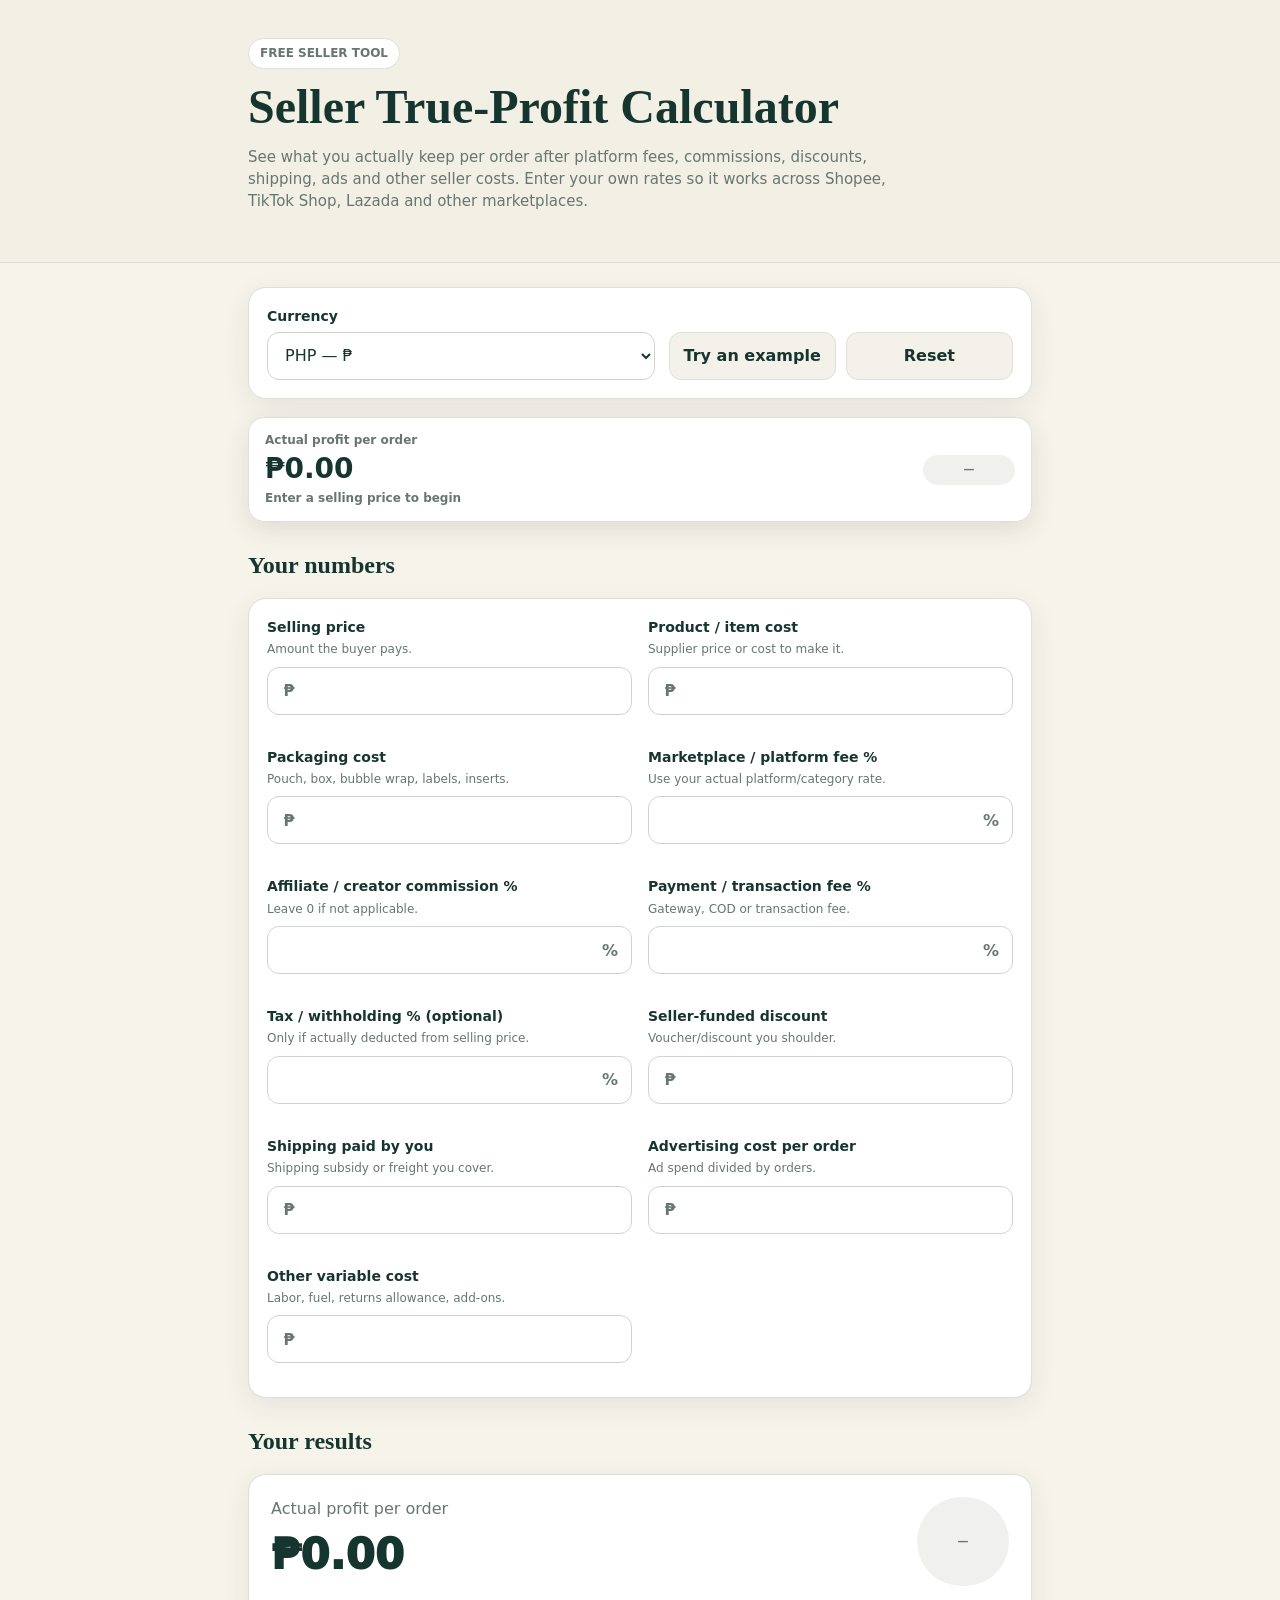
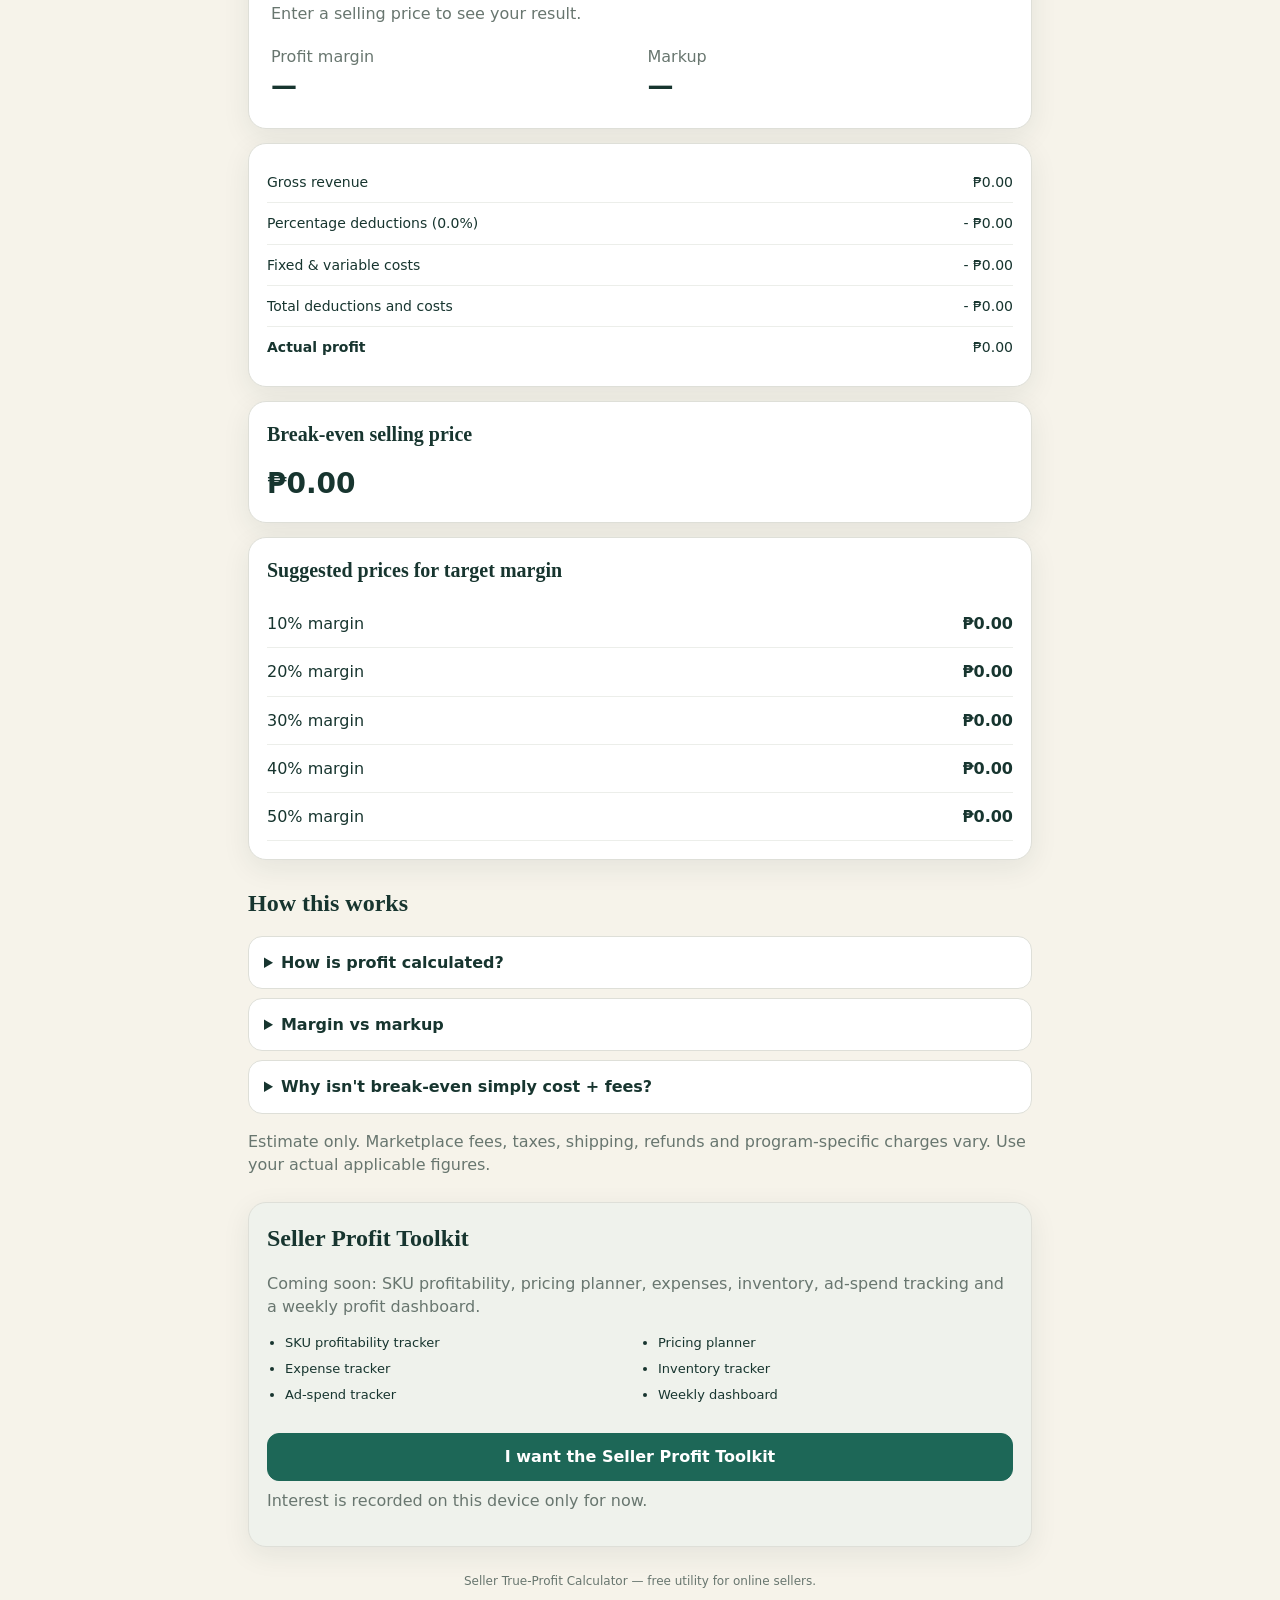
==== seller-true-profit-calculator/index.html @ 46b7d7ae "Add Seller True-Profit Calculator static app" ====
<!doctype html><html lang="en"><head><meta charset="utf-8"><meta name="viewport" content="width=device-width,initial-scale=1"><title>Seller True-Profit Calculator</title><meta name="description" content="Free seller profit calculator for Shopee, TikTok Shop, Lazada and other marketplaces."><style>
:root{--bg:#f6f3ea;--card:#fff;--ink:#17352f;--muted:#68766f;--line:#dedfd8;--brand:#1d6757;--danger:#9f2f2f;--warn:#946317;--pos:#2a6e58;--shadow:0 8px 28px rgba(23,53,47,.08)}*{box-sizing:border-box}body{margin:0;background:var(--bg);color:var(--ink);font-family:Inter,system-ui,sans-serif;line-height:1.45}.wrap{max-width:820px;margin:auto;padding:0 18px 70px}header{border-bottom:1px solid var(--line);background:#f2efe5}header .wrap{padding-top:38px;padding-bottom:34px}.badge{display:inline-block;background:#fff;border:1px solid var(--line);border-radius:999px;padding:6px 11px;font-size:12px;font-weight:800;text-transform:uppercase;color:var(--muted)}h1,h2{font-family:Georgia,serif}h1{font-size:clamp(32px,7vw,48px);line-height:1.02;margin:14px 0 12px}h2{font-size:24px;margin:0 0 15px}.lead,.sub{color:var(--muted)}.lead{max-width:680px;font-size:15px}.card{background:var(--card);border:1px solid var(--line);border-radius:18px;padding:18px;box-shadow:var(--shadow)}section{margin-top:26px}.toolbar{display:grid;gap:14px;margin-top:24px}.actions{display:grid;grid-template-columns:1fr 1fr;gap:10px}label{display:block;font-weight:750;font-size:14px;margin-bottom:6px}.hint{display:block;color:var(--muted);font-size:12px;margin:-2px 0 8px}input,select,button{font:inherit}input,select{width:100%;height:48px;border:1px solid #cfd4cf;border-radius:12px;background:#fff;color:var(--ink);padding:0 13px}.field{margin-bottom:16px}.input-wrap{position:relative}.input-wrap input{padding-left:46px}.input-wrap.suffix input{padding-left:13px;padding-right:46px}.adorn{position:absolute;inset:0 auto 0 0;width:44px;display:flex;align-items:center;justify-content:center;color:var(--muted);font-weight:800;pointer-events:none}.suffix .adorn{left:auto;right:0}button{min-height:48px;border-radius:12px;border:1px solid var(--line);padding:0 14px;font-weight:800;cursor:pointer;background:#f3f1e9;color:var(--ink)}.grid{display:grid;gap:16px}.sticky-summary{position:sticky;top:8px;z-index:20;margin-top:18px}.summary{display:grid;grid-template-columns:1fr auto;gap:14px;align-items:center;background:rgba(255,255,255,.96);border:1px solid var(--line);border-radius:16px;padding:14px 16px;box-shadow:0 8px 26px rgba(23,53,47,.11)}.money{font-size:28px;font-weight:900}.small{font-size:12px;color:var(--muted);font-weight:700}.pill{display:inline-flex;align-items:center;justify-content:center;padding:7px 10px;border-radius:999px;font-size:11px;font-weight:900;min-width:92px}.pill.empty{background:#f0f1ef;color:#6a736d}.pill.loss{background:#fff0f0;color:var(--danger)}.pill.thin{background:#fff7df;color:var(--warn)}.pill.positive{background:#edf8f3;color:var(--pos)}.pill.strong{background:#ddf4ea;color:#165c48}.result-hero{padding:22px}.big-money{font-size:42px;font-weight:950;margin-top:5px}.result-label{display:flex;justify-content:space-between;gap:14px}.metrics{display:grid;grid-template-columns:1fr 1fr;gap:15px;margin-top:20px}.metric strong{font-size:26px;display:block}.row{display:flex;justify-content:space-between;gap:20px;padding:10px 0;border-bottom:1px solid #eceeea;font-size:14px}.row:last-child{border:0}.targets{list-style:none;padding:0;margin:8px 0 0}.targets li{display:flex;justify-content:space-between;gap:16px;padding:12px 0;border-bottom:1px solid #eceeea}.alert{display:none;border:1px solid #e8bcbc;background:#fff0f0;border-radius:14px;padding:14px;color:#702727;font-size:13px;margin-top:14px}details{background:#fff;border:1px solid var(--line);border-radius:14px;padding:0 15px;margin:9px 0}summary{cursor:pointer;font-weight:800;padding:14px 0}details p{padding:0 0 14px;color:var(--muted);font-size:13px}.cta{background:#eff2ec}.cta ul{display:grid;grid-template-columns:1fr 1fr;gap:7px 18px;padding-left:18px;font-size:13px}.interest{width:100%;margin-top:15px;background:var(--brand);color:white;border-color:var(--brand)}footer{text-align:center;color:var(--muted);font-size:12px;padding-top:26px}@media(min-width:700px){.toolbar{grid-template-columns:1fr auto;align-items:end}.grid.two{grid-template-columns:1fr 1fr}}
</style></head><body><header><div class="wrap"><span class="badge">Free seller tool</span><h1>Seller True-Profit Calculator</h1><p class="lead">See what you actually keep per order after platform fees, commissions, discounts, shipping, ads and other seller costs. Enter your own rates so it works across Shopee, TikTok Shop, Lazada and other marketplaces.</p></div></header><main class="wrap">
<section class="card toolbar"><div><label>Currency</label><select id="currency"></select><input id="customCurrency" style="display:none;margin-top:8px" maxlength="4" placeholder="Custom symbol"></div><div class="actions"><button id="exampleBtn">Try an example</button><button id="resetBtn">Reset</button></div></section>
<div class="sticky-summary"><div class="summary"><div><div class="small">Actual profit per order</div><div class="money" id="stickyProfit">₱0.00</div><div class="small" id="stickyMargin">Enter a selling price to begin</div></div><span class="pill empty" id="stickyState">—</span></div></div>
<section><h2>Your numbers</h2><div class="card"><div class="grid two">
<div class="field"><label>Selling price</label><span class="hint">Amount the buyer pays.</span><div class="input-wrap"><span class="adorn currency-symbol">₱</span><input id="sellingPrice" inputmode="decimal"></div></div>
<div class="field"><label>Product / item cost</label><span class="hint">Supplier price or cost to make it.</span><div class="input-wrap"><span class="adorn currency-symbol">₱</span><input id="productCost" inputmode="decimal"></div></div>
<div class="field"><label>Packaging cost</label><span class="hint">Pouch, box, bubble wrap, labels, inserts.</span><div class="input-wrap"><span class="adorn currency-symbol">₱</span><input id="packagingCost" inputmode="decimal"></div></div>
<div class="field"><label>Marketplace / platform fee %</label><span class="hint">Use your actual platform/category rate.</span><div class="input-wrap suffix"><span class="adorn">%</span><input id="platformFeePct" inputmode="decimal"></div></div>
<div class="field"><label>Affiliate / creator commission %</label><span class="hint">Leave 0 if not applicable.</span><div class="input-wrap suffix"><span class="adorn">%</span><input id="affiliatePct" inputmode="decimal"></div></div>
<div class="field"><label>Payment / transaction fee %</label><span class="hint">Gateway, COD or transaction fee.</span><div class="input-wrap suffix"><span class="adorn">%</span><input id="paymentFeePct" inputmode="decimal"></div></div>
<div class="field"><label>Tax / withholding % (optional)</label><span class="hint">Only if actually deducted from selling price.</span><div class="input-wrap suffix"><span class="adorn">%</span><input id="taxPct" inputmode="decimal"></div></div>
<div class="field"><label>Seller-funded discount</label><span class="hint">Voucher/discount you shoulder.</span><div class="input-wrap"><span class="adorn currency-symbol">₱</span><input id="discount" inputmode="decimal"></div></div>
<div class="field"><label>Shipping paid by you</label><span class="hint">Shipping subsidy or freight you cover.</span><div class="input-wrap"><span class="adorn currency-symbol">₱</span><input id="shippingSubsidy" inputmode="decimal"></div></div>
<div class="field"><label>Advertising cost per order</label><span class="hint">Ad spend divided by orders.</span><div class="input-wrap"><span class="adorn currency-symbol">₱</span><input id="adCost" inputmode="decimal"></div></div>
<div class="field"><label>Other variable cost</label><span class="hint">Labor, fuel, returns allowance, add-ons.</span><div class="input-wrap"><span class="adorn currency-symbol">₱</span><input id="otherCost" inputmode="decimal"></div></div>
</div></div></section>
<div class="alert" id="feeAlert"></div>
<section><h2>Your results</h2><div class="card result-hero"><div class="result-label"><div><div class="sub">Actual profit per order</div><div class="big-money" id="profit">₱0.00</div></div><span class="pill empty" id="statePill">—</span></div><p class="sub" id="stateText">Enter a selling price to see your result.</p><div class="metrics"><div class="metric"><span class="sub">Profit margin</span><strong id="margin">—</strong></div><div class="metric"><span class="sub">Markup</span><strong id="markup">—</strong></div></div></div>
<div class="card" style="margin-top:14px"><div class="row"><span>Gross revenue</span><span id="gross">₱0.00</span></div><div class="row"><span id="pctLabel">Percentage deductions</span><span id="pctDed">- ₱0.00</span></div><div class="row"><span>Fixed & variable costs</span><span id="fixed">- ₱0.00</span></div><div class="row"><span>Total deductions and costs</span><span id="totalDed">- ₱0.00</span></div><div class="row"><strong>Actual profit</strong><span id="profit2">₱0.00</span></div></div>
<div class="card" style="margin-top:14px"><h2 style="font-size:20px">Break-even selling price</h2><div class="money" id="breakEven">₱0.00</div></div><div class="card" style="margin-top:14px"><h2 style="font-size:20px">Suggested prices for target margin</h2><ul class="targets" id="targets"></ul></div></section>
<section><h2>How this works</h2><details><summary>How is profit calculated?</summary><p>Selling price minus percentage deductions minus product cost and all other per-order costs.</p></details><details><summary>Margin vs markup</summary><p>Margin is profit divided by selling price. Markup is profit divided by product cost.</p></details><details><summary>Why isn't break-even simply cost + fees?</summary><p>Percentage fees grow as price grows, so break-even uses fixed costs ÷ (1 − total percentage rate).</p></details><p class="sub">Estimate only. Marketplace fees, taxes, shipping, refunds and program-specific charges vary. Use your actual applicable figures.</p></section>
<section class="card cta"><h2>Seller Profit Toolkit</h2><p class="sub">Coming soon: SKU profitability, pricing planner, expenses, inventory, ad-spend tracking and a weekly profit dashboard.</p><ul><li>SKU profitability tracker</li><li>Pricing planner</li><li>Expense tracker</li><li>Inventory tracker</li><li>Ad-spend tracker</li><li>Weekly dashboard</li></ul><button class="interest" id="interestBtn">I want the Seller Profit Toolkit</button><p class="sub" id="interestNote" style="margin-top:8px">Interest is recorded on this device only for now.</p></section><footer>Seller True-Profit Calculator — free utility for online sellers.</footer></main>
<script>
const ids=['sellingPrice','productCost','packagingCost','platformFeePct','affiliatePct','paymentFeePct','taxPct','discount','shippingSubsidy','adCost','otherCost'];const cur=[['PHP','₱'],['USD','$'],['EUR','€'],['GBP','£'],['SGD','S$'],['MYR','RM'],['IDR','Rp'],['THB','฿'],['CUSTOM','']];const demo={sellingPrice:799,productCost:320,packagingCost:15,platformFeePct:6,affiliatePct:10,paymentFeePct:2.5,taxPct:1,discount:50,shippingSubsidy:40,adCost:35,otherCost:10};const $=x=>document.getElementById(x),safe=v=>{v=parseFloat(v);return Number.isFinite(v)&&v>=0?v:0};function sym(){return $('currency').value==='CUSTOM'?($('customCurrency').value.trim()||'¤'):(cur.find(x=>x[0]===$('currency').value)?.[1]||'₱')}function money(v){if(v===null||!Number.isFinite(v))return'—';return(v<0?'-':'')+sym()+Math.abs(v).toLocaleString('en-US',{minimumFractionDigits:2,maximumFractionDigits:2})}function pct(v){return v===null?'—':v.toFixed(1)+'%'}function calc(){const i=Object.fromEntries(ids.map(id=>[id,safe($(id).value)])),rate=(i.platformFeePct+i.affiliatePct+i.paymentFeePct+i.taxPct)/100,fixed=i.productCost+i.packagingCost+i.discount+i.shippingSubsidy+i.adCost+i.otherCost,pctDed=i.sellingPrice*rate,totalDed=pctDed+fixed,profit=i.sellingPrice-totalDed,margin=i.sellingPrice>0?profit/i.sellingPrice*100:null,markup=i.productCost>0?profit/i.productCost*100:null,impossible=rate>=1,breakEven=impossible?null:fixed/(1-rate),targets=[.1,.2,.3,.4,.5].map(t=>({t,p:1-rate-t>0?fixed/(1-rate-t):null}));let state='empty';if(i.sellingPrice>0){if(profit<0)state='loss';else if(margin<10)state='thin';else if(margin<25)state='positive';else state='strong'}return{i,rate,fixed,pctDed,totalDed,profit,margin,markup,impossible,breakEven,targets,state}}const meta={empty:['—','Enter a selling price to see your result.'],loss:['Loss','This order loses money using the figures entered.'],thin:['Thin margin','Positive, but with limited room for extra costs or returns.'],positive:['Positive margin','A positive margin using the figures entered.'],strong:['Strong margin','A higher positive margin using the figures entered.']};function render(){const r=calc(),m=meta[r.state];['statePill','stickyState'].forEach(id=>{$(id).className='pill '+r.state;$(id).textContent=m[0]});$('profit').textContent=$('profit2').textContent=$('stickyProfit').textContent=money(r.profit);$('margin').textContent=pct(r.margin);$('markup').textContent=pct(r.markup);$('stateText').textContent=m[1];$('stickyMargin').textContent=r.margin===null?'Enter a selling price to begin':pct(r.margin)+' margin';$('gross').textContent=money(r.i.sellingPrice);$('pctLabel').textContent='Percentage deductions ('+pct(r.rate*100)+')';$('pctDed').textContent='- '+money(r.pctDed);$('fixed').textContent='- '+money(r.fixed);$('totalDed').textContent='- '+money(r.totalDed);$('breakEven').textContent=money(r.breakEven);$('targets').innerHTML=r.targets.map(x=>`<li><span>${x.t*100}% margin</span><strong>${x.p===null?'Not possible with these fees':money(x.p)}</strong></li>`).join('');$('feeAlert').style.display=r.impossible?'block':'none';$('feeAlert').textContent=r.impossible?'Percentage deductions are 100% or more. Break-even and target-margin prices cannot be calculated.':'';document.querySelectorAll('.currency-symbol').forEach(e=>e.textContent=sym())}ids.forEach(id=>$(id).addEventListener('input',()=>{let e=$(id);e.value=e.value.replace(/[^0-9.]/g,'').replace(/(\..*)\./g,'$1');render()}));cur.forEach(([c,s])=>$('currency').add(new Option(c+' — '+s,c)));$('currency').value='PHP';$('currency').onchange=()=>{$('customCurrency').style.display=$('currency').value==='CUSTOM'?'block':'none';render()};$('customCurrency').oninput=render;$('exampleBtn').onclick=()=>{ids.forEach(id=>$(id).value=demo[id]??'');render()};$('resetBtn').onclick=()=>{ids.forEach(id=>$(id).value='');render()};$('interestBtn').onclick=()=>{localStorage.setItem('sellerToolkitInterest','yes');$('interestBtn').textContent='Interest recorded ✓';$('interestBtn').disabled=true};if(localStorage.getItem('sellerToolkitInterest')==='yes'){$('interestBtn').textContent='Interest recorded ✓';$('interestBtn').disabled=true}render();
</script></body></html>
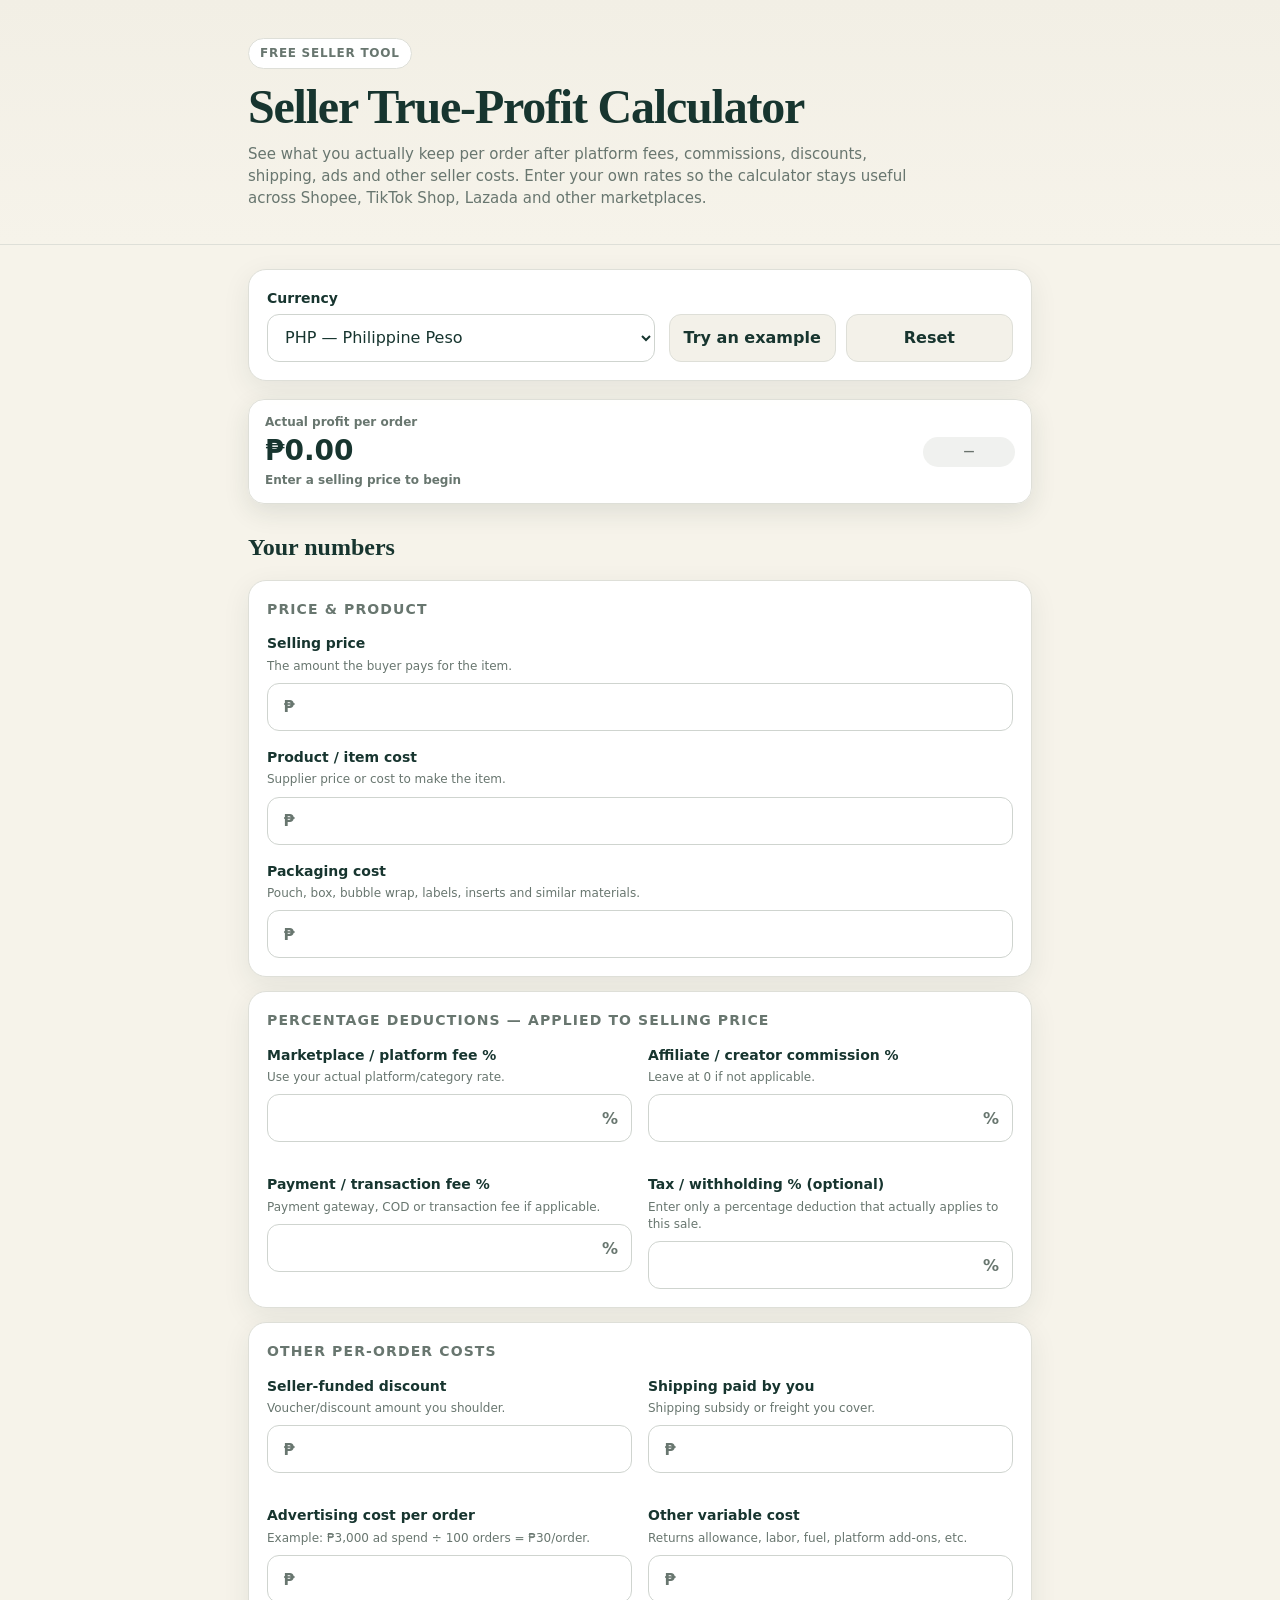
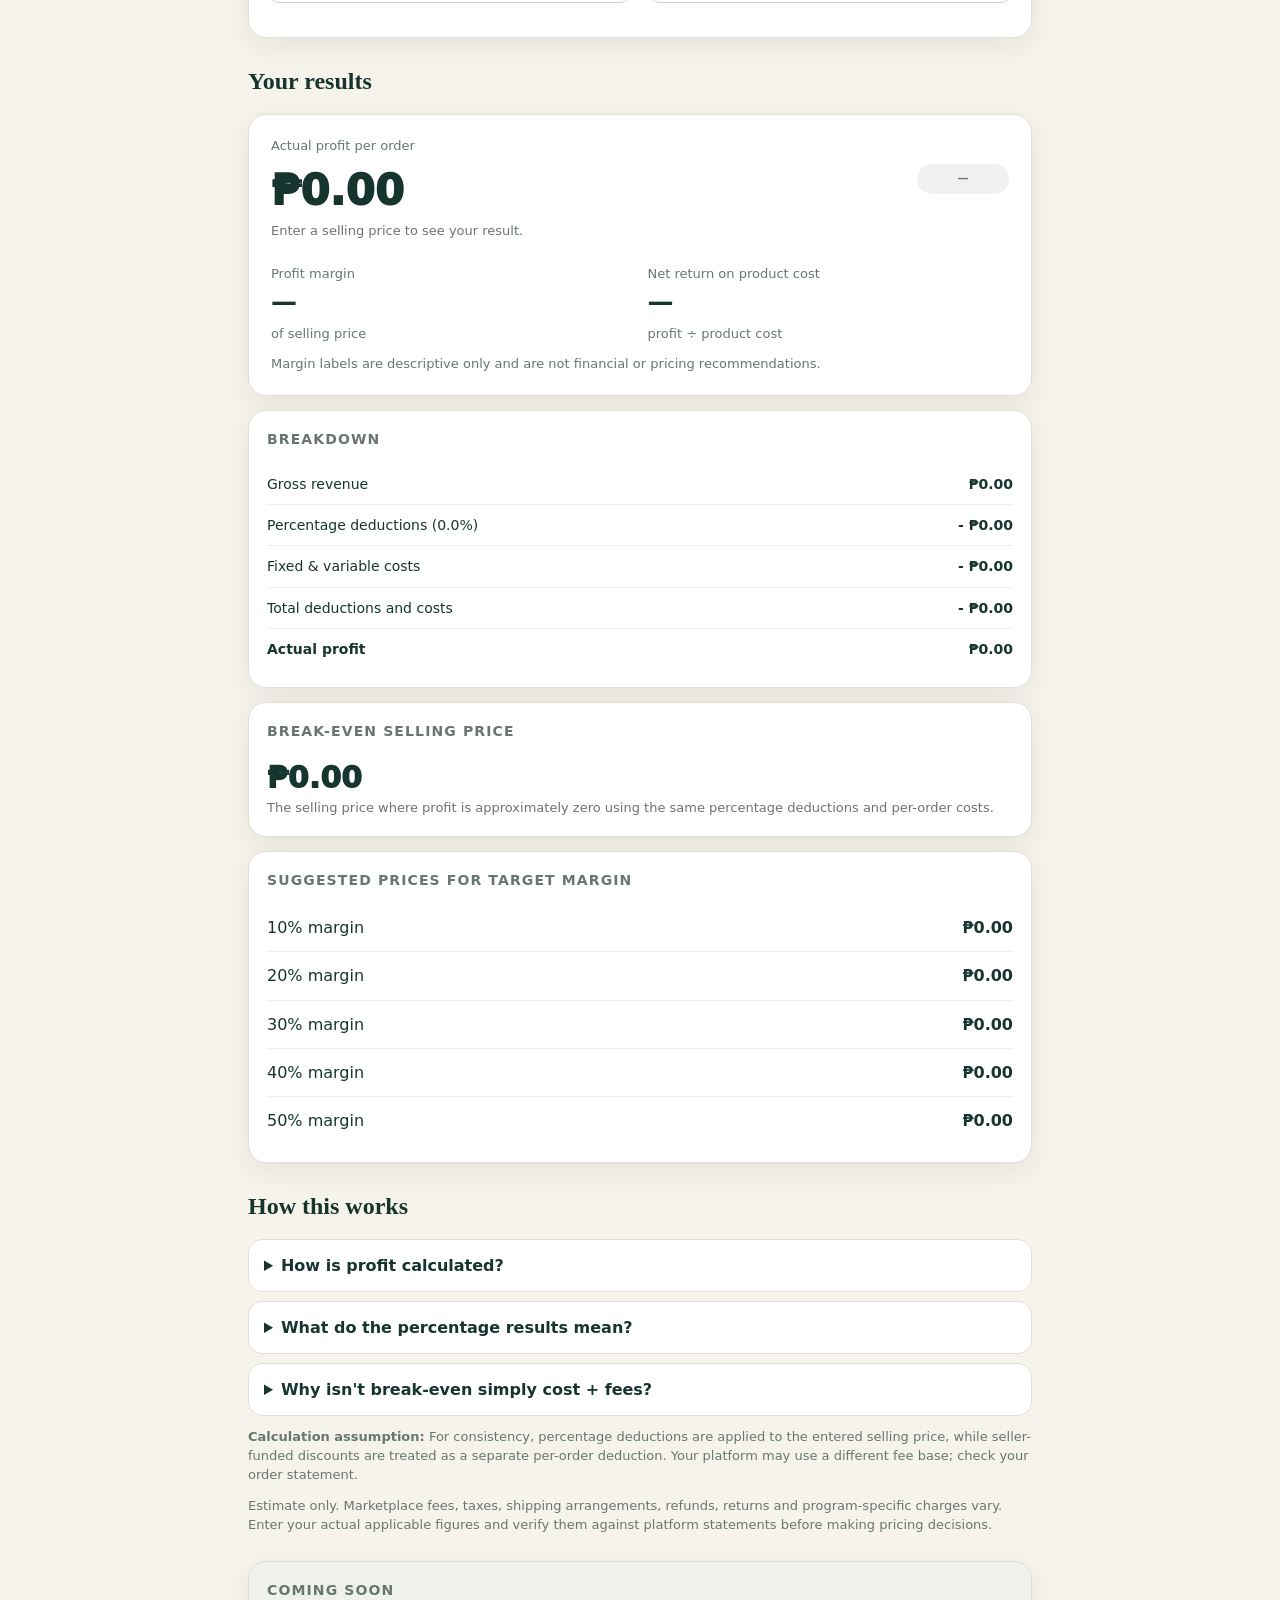
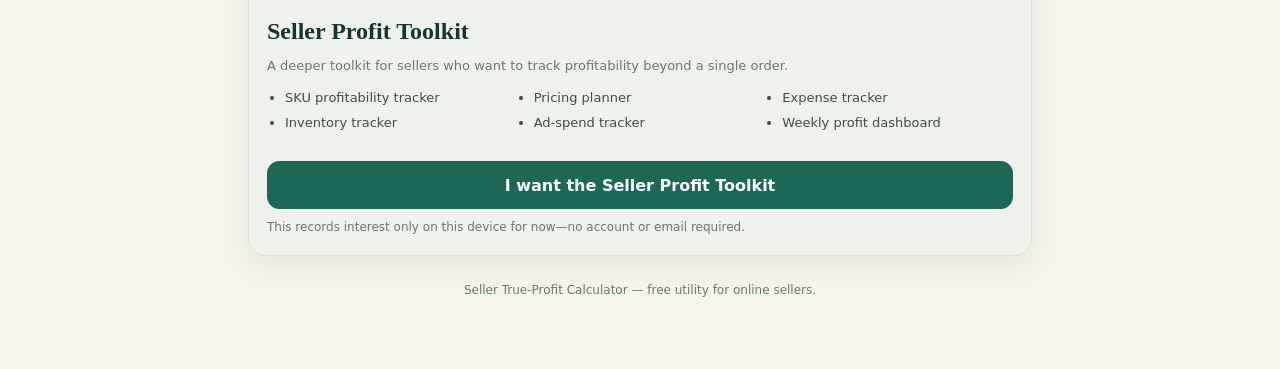
==== commit 0d5aa191: "Refine live calculator wording and assumptions" ====
--- a/seller-true-profit-calculator/index.html
+++ b/seller-true-profit-calculator/index.html
@@ -1,27 +1,202 @@
-<!doctype html><html lang="en"><head><meta charset="utf-8"><meta name="viewport" content="width=device-width,initial-scale=1"><title>Seller True-Profit Calculator</title><meta name="description" content="Free seller profit calculator for Shopee, TikTok Shop, Lazada and other marketplaces."><style>
-:root{--bg:#f6f3ea;--card:#fff;--ink:#17352f;--muted:#68766f;--line:#dedfd8;--brand:#1d6757;--danger:#9f2f2f;--warn:#946317;--pos:#2a6e58;--shadow:0 8px 28px rgba(23,53,47,.08)}*{box-sizing:border-box}body{margin:0;background:var(--bg);color:var(--ink);font-family:Inter,system-ui,sans-serif;line-height:1.45}.wrap{max-width:820px;margin:auto;padding:0 18px 70px}header{border-bottom:1px solid var(--line);background:#f2efe5}header .wrap{padding-top:38px;padding-bottom:34px}.badge{display:inline-block;background:#fff;border:1px solid var(--line);border-radius:999px;padding:6px 11px;font-size:12px;font-weight:800;text-transform:uppercase;color:var(--muted)}h1,h2{font-family:Georgia,serif}h1{font-size:clamp(32px,7vw,48px);line-height:1.02;margin:14px 0 12px}h2{font-size:24px;margin:0 0 15px}.lead,.sub{color:var(--muted)}.lead{max-width:680px;font-size:15px}.card{background:var(--card);border:1px solid var(--line);border-radius:18px;padding:18px;box-shadow:var(--shadow)}section{margin-top:26px}.toolbar{display:grid;gap:14px;margin-top:24px}.actions{display:grid;grid-template-columns:1fr 1fr;gap:10px}label{display:block;font-weight:750;font-size:14px;margin-bottom:6px}.hint{display:block;color:var(--muted);font-size:12px;margin:-2px 0 8px}input,select,button{font:inherit}input,select{width:100%;height:48px;border:1px solid #cfd4cf;border-radius:12px;background:#fff;color:var(--ink);padding:0 13px}.field{margin-bottom:16px}.input-wrap{position:relative}.input-wrap input{padding-left:46px}.input-wrap.suffix input{padding-left:13px;padding-right:46px}.adorn{position:absolute;inset:0 auto 0 0;width:44px;display:flex;align-items:center;justify-content:center;color:var(--muted);font-weight:800;pointer-events:none}.suffix .adorn{left:auto;right:0}button{min-height:48px;border-radius:12px;border:1px solid var(--line);padding:0 14px;font-weight:800;cursor:pointer;background:#f3f1e9;color:var(--ink)}.grid{display:grid;gap:16px}.sticky-summary{position:sticky;top:8px;z-index:20;margin-top:18px}.summary{display:grid;grid-template-columns:1fr auto;gap:14px;align-items:center;background:rgba(255,255,255,.96);border:1px solid var(--line);border-radius:16px;padding:14px 16px;box-shadow:0 8px 26px rgba(23,53,47,.11)}.money{font-size:28px;font-weight:900}.small{font-size:12px;color:var(--muted);font-weight:700}.pill{display:inline-flex;align-items:center;justify-content:center;padding:7px 10px;border-radius:999px;font-size:11px;font-weight:900;min-width:92px}.pill.empty{background:#f0f1ef;color:#6a736d}.pill.loss{background:#fff0f0;color:var(--danger)}.pill.thin{background:#fff7df;color:var(--warn)}.pill.positive{background:#edf8f3;color:var(--pos)}.pill.strong{background:#ddf4ea;color:#165c48}.result-hero{padding:22px}.big-money{font-size:42px;font-weight:950;margin-top:5px}.result-label{display:flex;justify-content:space-between;gap:14px}.metrics{display:grid;grid-template-columns:1fr 1fr;gap:15px;margin-top:20px}.metric strong{font-size:26px;display:block}.row{display:flex;justify-content:space-between;gap:20px;padding:10px 0;border-bottom:1px solid #eceeea;font-size:14px}.row:last-child{border:0}.targets{list-style:none;padding:0;margin:8px 0 0}.targets li{display:flex;justify-content:space-between;gap:16px;padding:12px 0;border-bottom:1px solid #eceeea}.alert{display:none;border:1px solid #e8bcbc;background:#fff0f0;border-radius:14px;padding:14px;color:#702727;font-size:13px;margin-top:14px}details{background:#fff;border:1px solid var(--line);border-radius:14px;padding:0 15px;margin:9px 0}summary{cursor:pointer;font-weight:800;padding:14px 0}details p{padding:0 0 14px;color:var(--muted);font-size:13px}.cta{background:#eff2ec}.cta ul{display:grid;grid-template-columns:1fr 1fr;gap:7px 18px;padding-left:18px;font-size:13px}.interest{width:100%;margin-top:15px;background:var(--brand);color:white;border-color:var(--brand)}footer{text-align:center;color:var(--muted);font-size:12px;padding-top:26px}@media(min-width:700px){.toolbar{grid-template-columns:1fr auto;align-items:end}.grid.two{grid-template-columns:1fr 1fr}}
-</style></head><body><header><div class="wrap"><span class="badge">Free seller tool</span><h1>Seller True-Profit Calculator</h1><p class="lead">See what you actually keep per order after platform fees, commissions, discounts, shipping, ads and other seller costs. Enter your own rates so it works across Shopee, TikTok Shop, Lazada and other marketplaces.</p></div></header><main class="wrap">
-<section class="card toolbar"><div><label>Currency</label><select id="currency"></select><input id="customCurrency" style="display:none;margin-top:8px" maxlength="4" placeholder="Custom symbol"></div><div class="actions"><button id="exampleBtn">Try an example</button><button id="resetBtn">Reset</button></div></section>
-<div class="sticky-summary"><div class="summary"><div><div class="small">Actual profit per order</div><div class="money" id="stickyProfit">₱0.00</div><div class="small" id="stickyMargin">Enter a selling price to begin</div></div><span class="pill empty" id="stickyState">—</span></div></div>
-<section><h2>Your numbers</h2><div class="card"><div class="grid two">
-<div class="field"><label>Selling price</label><span class="hint">Amount the buyer pays.</span><div class="input-wrap"><span class="adorn currency-symbol">₱</span><input id="sellingPrice" inputmode="decimal"></div></div>
-<div class="field"><label>Product / item cost</label><span class="hint">Supplier price or cost to make it.</span><div class="input-wrap"><span class="adorn currency-symbol">₱</span><input id="productCost" inputmode="decimal"></div></div>
-<div class="field"><label>Packaging cost</label><span class="hint">Pouch, box, bubble wrap, labels, inserts.</span><div class="input-wrap"><span class="adorn currency-symbol">₱</span><input id="packagingCost" inputmode="decimal"></div></div>
-<div class="field"><label>Marketplace / platform fee %</label><span class="hint">Use your actual platform/category rate.</span><div class="input-wrap suffix"><span class="adorn">%</span><input id="platformFeePct" inputmode="decimal"></div></div>
-<div class="field"><label>Affiliate / creator commission %</label><span class="hint">Leave 0 if not applicable.</span><div class="input-wrap suffix"><span class="adorn">%</span><input id="affiliatePct" inputmode="decimal"></div></div>
-<div class="field"><label>Payment / transaction fee %</label><span class="hint">Gateway, COD or transaction fee.</span><div class="input-wrap suffix"><span class="adorn">%</span><input id="paymentFeePct" inputmode="decimal"></div></div>
-<div class="field"><label>Tax / withholding % (optional)</label><span class="hint">Only if actually deducted from selling price.</span><div class="input-wrap suffix"><span class="adorn">%</span><input id="taxPct" inputmode="decimal"></div></div>
-<div class="field"><label>Seller-funded discount</label><span class="hint">Voucher/discount you shoulder.</span><div class="input-wrap"><span class="adorn currency-symbol">₱</span><input id="discount" inputmode="decimal"></div></div>
-<div class="field"><label>Shipping paid by you</label><span class="hint">Shipping subsidy or freight you cover.</span><div class="input-wrap"><span class="adorn currency-symbol">₱</span><input id="shippingSubsidy" inputmode="decimal"></div></div>
-<div class="field"><label>Advertising cost per order</label><span class="hint">Ad spend divided by orders.</span><div class="input-wrap"><span class="adorn currency-symbol">₱</span><input id="adCost" inputmode="decimal"></div></div>
-<div class="field"><label>Other variable cost</label><span class="hint">Labor, fuel, returns allowance, add-ons.</span><div class="input-wrap"><span class="adorn currency-symbol">₱</span><input id="otherCost" inputmode="decimal"></div></div>
-</div></div></section>
-<div class="alert" id="feeAlert"></div>
-<section><h2>Your results</h2><div class="card result-hero"><div class="result-label"><div><div class="sub">Actual profit per order</div><div class="big-money" id="profit">₱0.00</div></div><span class="pill empty" id="statePill">—</span></div><p class="sub" id="stateText">Enter a selling price to see your result.</p><div class="metrics"><div class="metric"><span class="sub">Profit margin</span><strong id="margin">—</strong></div><div class="metric"><span class="sub">Markup</span><strong id="markup">—</strong></div></div></div>
-<div class="card" style="margin-top:14px"><div class="row"><span>Gross revenue</span><span id="gross">₱0.00</span></div><div class="row"><span id="pctLabel">Percentage deductions</span><span id="pctDed">- ₱0.00</span></div><div class="row"><span>Fixed & variable costs</span><span id="fixed">- ₱0.00</span></div><div class="row"><span>Total deductions and costs</span><span id="totalDed">- ₱0.00</span></div><div class="row"><strong>Actual profit</strong><span id="profit2">₱0.00</span></div></div>
-<div class="card" style="margin-top:14px"><h2 style="font-size:20px">Break-even selling price</h2><div class="money" id="breakEven">₱0.00</div></div><div class="card" style="margin-top:14px"><h2 style="font-size:20px">Suggested prices for target margin</h2><ul class="targets" id="targets"></ul></div></section>
-<section><h2>How this works</h2><details><summary>How is profit calculated?</summary><p>Selling price minus percentage deductions minus product cost and all other per-order costs.</p></details><details><summary>Margin vs markup</summary><p>Margin is profit divided by selling price. Markup is profit divided by product cost.</p></details><details><summary>Why isn't break-even simply cost + fees?</summary><p>Percentage fees grow as price grows, so break-even uses fixed costs ÷ (1 − total percentage rate).</p></details><p class="sub">Estimate only. Marketplace fees, taxes, shipping, refunds and program-specific charges vary. Use your actual applicable figures.</p></section>
-<section class="card cta"><h2>Seller Profit Toolkit</h2><p class="sub">Coming soon: SKU profitability, pricing planner, expenses, inventory, ad-spend tracking and a weekly profit dashboard.</p><ul><li>SKU profitability tracker</li><li>Pricing planner</li><li>Expense tracker</li><li>Inventory tracker</li><li>Ad-spend tracker</li><li>Weekly dashboard</li></ul><button class="interest" id="interestBtn">I want the Seller Profit Toolkit</button><p class="sub" id="interestNote" style="margin-top:8px">Interest is recorded on this device only for now.</p></section><footer>Seller True-Profit Calculator — free utility for online sellers.</footer></main>
+<!doctype html>
+<html lang="en">
+<head>
+  <meta charset="utf-8" />
+  <meta name="viewport" content="width=device-width, initial-scale=1" />
+  <title>Seller True-Profit Calculator</title>
+  <meta name="description" content="Free seller profit calculator for Shopee, TikTok Shop, Lazada and other online marketplaces. Calculate actual profit, margin, break-even price and target pricing using your own fee rates." />
+  <meta name="keywords" content="seller profit calculator, Shopee profit calculator, TikTok Shop profit calculator, Lazada profit calculator, product margin calculator, online seller pricing calculator" />
+  <style>
+    :root{
+      --bg:#f6f3ea; --surface:#fffdf8; --card:#ffffff; --ink:#17352f; --muted:#68766f;
+      --line:#dedfd8; --brand:#1d6757; --brand2:#e9f2ee; --danger:#9f2f2f; --danger-bg:#fff0f0;
+      --warn:#946317; --warn-bg:#fff7df; --pos:#2a6e58; --pos-bg:#edf8f3; --strong:#165c48;
+      --shadow:0 8px 28px rgba(23,53,47,.08);
+    }
+    *{box-sizing:border-box}
+    body{margin:0;background:var(--bg);color:var(--ink);font-family:Inter,ui-sans-serif,system-ui,-apple-system,BlinkMacSystemFont,"Segoe UI",sans-serif;line-height:1.45}
+    button,input,select{font:inherit}
+    .wrap{max-width:820px;margin:auto;padding:0 18px 70px}
+    header{border-bottom:1px solid var(--line);background:linear-gradient(180deg,#f2efe5 0,#f6f3ea 100%)}
+    header .wrap{padding-top:38px;padding-bottom:34px}
+    .badge{display:inline-flex;align-items:center;gap:8px;background:#fff;border:1px solid var(--line);border-radius:999px;padding:6px 11px;font-size:12px;font-weight:800;letter-spacing:.06em;text-transform:uppercase;color:var(--muted)}
+    h1{font-family:Georgia,"Times New Roman",serif;font-size:clamp(32px,7vw,48px);line-height:1.02;margin:14px 0 12px;letter-spacing:-.025em}
+    h2{font-family:Georgia,"Times New Roman",serif;font-size:24px;margin:0 0 15px}
+    h3{font-size:14px;text-transform:uppercase;letter-spacing:.08em;color:var(--muted);margin:0 0 14px}
+    p{margin:0}.lead{max-width:680px;color:var(--muted);font-size:15px}
+    .card{background:var(--card);border:1px solid var(--line);border-radius:18px;padding:18px;box-shadow:var(--shadow)}
+    .toolbar{display:grid;grid-template-columns:1fr;gap:14px;margin-top:24px}
+    .actions{display:grid;grid-template-columns:1fr 1fr;gap:10px}
+    label{display:block;font-weight:750;font-size:14px;margin-bottom:6px}
+    .hint{display:block;color:var(--muted);font-size:12px;margin:-2px 0 8px}
+    input,select{width:100%;height:48px;border:1px solid #cfd4cf;border-radius:12px;background:#fff;color:var(--ink);padding:0 13px;outline:none}
+    input:focus,select:focus{border-color:var(--brand);box-shadow:0 0 0 3px rgba(29,103,87,.12)}
+    .field{margin-bottom:16px}.field:last-child{margin-bottom:0}
+    .input-wrap{position:relative}.input-wrap input{padding-left:46px}.input-wrap.suffix input{padding-left:13px;padding-right:46px}
+    .adorn{position:absolute;inset:0 auto 0 0;width:44px;display:flex;align-items:center;justify-content:center;color:var(--muted);font-weight:800;pointer-events:none}
+    .suffix .adorn{left:auto;right:0}
+    button{min-height:48px;border-radius:12px;border:1px solid var(--line);padding:0 14px;font-weight:800;cursor:pointer}
+    .primary{background:var(--brand);color:white;border-color:var(--brand)} .secondary{background:#f3f1e9;color:var(--ink)}
+    section{margin-top:26px}.grid{display:grid;gap:16px}.input-card{margin-bottom:14px}
+    .sticky-summary{position:sticky;top:8px;z-index:20;margin-top:18px}
+    .summary{display:grid;grid-template-columns:1fr auto;gap:14px;align-items:center;border:1px solid var(--line);background:rgba(255,255,255,.96);backdrop-filter:blur(10px);border-radius:16px;padding:14px 16px;box-shadow:0 8px 26px rgba(23,53,47,.11)}
+    .summary .small{font-size:12px;color:var(--muted);font-weight:700}.summary .money{font-size:28px;font-weight:900;font-variant-numeric:tabular-nums}
+    .pill{display:inline-flex;align-items:center;justify-content:center;padding:7px 10px;border-radius:999px;font-size:11px;font-weight:900;min-width:92px;text-align:center}
+    .pill.empty{background:#f0f1ef;color:#6a736d}.pill.loss{background:var(--danger-bg);color:var(--danger)}.pill.thin{background:var(--warn-bg);color:var(--warn)}
+    .pill.positive{background:var(--pos-bg);color:var(--pos)}.pill.strong{background:#ddf4ea;color:var(--strong)}
+    .result-hero{padding:22px}.result-hero.loss{border-color:#ebbbbb;background:var(--danger-bg)}.result-hero.thin{border-color:#ead199;background:var(--warn-bg)}
+    .result-hero.positive{border-color:#bcded2;background:var(--pos-bg)}.result-hero.strong{border-color:#acd6c8;background:#e8f6f1}
+    .result-label{display:flex;justify-content:space-between;gap:14px;align-items:center}.big-money{font-size:42px;font-weight:950;margin-top:5px;font-variant-numeric:tabular-nums}
+    .sub{color:var(--muted);font-size:13px}.metrics{display:grid;grid-template-columns:1fr 1fr;gap:15px;margin-top:20px}.metric strong{font-size:26px;display:block}
+    .rows{margin-top:14px}.row{display:flex;justify-content:space-between;gap:20px;padding:10px 0;border-bottom:1px solid #eceeea;font-size:14px}.row:last-child{border:0}.row span:last-child{font-variant-numeric:tabular-nums;font-weight:800;text-align:right}
+    .targets{list-style:none;padding:0;margin:8px 0 0}.targets li{display:flex;justify-content:space-between;gap:16px;padding:12px 0;border-bottom:1px solid #eceeea}.targets li:last-child{border:0}.targets strong{font-variant-numeric:tabular-nums;text-align:right}
+    .alert{border:1px solid #e8bcbc;background:var(--danger-bg);border-radius:14px;padding:14px;color:#702727;font-size:13px;margin-top:14px;display:none}
+    details{background:#fff;border:1px solid var(--line);border-radius:14px;padding:0 15px;margin:9px 0}summary{cursor:pointer;font-weight:800;padding:14px 0}details p{padding:0 0 14px;color:var(--muted);font-size:13px}
+    .cta{background:#eff2ec}.cta ul{display:grid;grid-template-columns:1fr 1fr;gap:7px 18px;padding-left:18px;color:#3c4c45;font-size:13px}
+    .interest{margin-top:15px;width:100%;background:var(--brand);color:white;border-color:var(--brand)}.interest-note{font-size:12px;color:var(--muted);margin-top:10px}
+    footer{text-align:center;color:var(--muted);font-size:12px;padding-top:26px}
+    @media (min-width:700px){.toolbar{grid-template-columns:1fr auto;align-items:end}.toolbar .actions{min-width:310px}.grid.two{grid-template-columns:1fr 1fr}.sticky-summary{top:14px}.cta ul{grid-template-columns:1fr 1fr 1fr}}
+  </style>
+</head>
+<body>
+<header><div class="wrap">
+  <span class="badge">Free seller tool</span>
+  <h1>Seller True-Profit Calculator</h1>
+  <p class="lead">See what you actually keep per order after platform fees, commissions, discounts, shipping, ads and other seller costs. Enter your own rates so the calculator stays useful across Shopee, TikTok Shop, Lazada and other marketplaces.</p>
+</div></header>
+
+<main class="wrap">
+  <section class="card toolbar">
+    <div><label for="currency">Currency</label><select id="currency"></select><input id="customCurrency" style="display:none;margin-top:8px" maxlength="4" placeholder="Custom symbol" /></div>
+    <div class="actions"><button class="secondary" id="exampleBtn">Try an example</button><button class="secondary" id="resetBtn">Reset</button></div>
+  </section>
+
+  <div class="sticky-summary">
+    <div class="summary">
+      <div><div class="small">Actual profit per order</div><div class="money" id="stickyProfit">₱0.00</div><div class="small" id="stickyMargin">Enter a selling price to begin</div></div>
+      <span class="pill empty" id="stickyState">—</span>
+    </div>
+  </div>
+
+  <section>
+    <h2>Your numbers</h2>
+    <div class="card input-card"><h3>Price & product</h3>
+      <div class="field"><label>Selling price</label><span class="hint">The amount the buyer pays for the item.</span><div class="input-wrap"><span class="adorn currency-symbol">₱</span><input id="sellingPrice" inputmode="decimal" /></div></div>
+      <div class="field"><label>Product / item cost</label><span class="hint">Supplier price or cost to make the item.</span><div class="input-wrap"><span class="adorn currency-symbol">₱</span><input id="productCost" inputmode="decimal" /></div></div>
+      <div class="field"><label>Packaging cost</label><span class="hint">Pouch, box, bubble wrap, labels, inserts and similar materials.</span><div class="input-wrap"><span class="adorn currency-symbol">₱</span><input id="packagingCost" inputmode="decimal" /></div></div>
+    </div>
+
+    <div class="card input-card"><h3>Percentage deductions — applied to selling price</h3>
+      <div class="grid two">
+        <div class="field"><label>Marketplace / platform fee %</label><span class="hint">Use your actual platform/category rate.</span><div class="input-wrap suffix"><span class="adorn">%</span><input id="platformFeePct" inputmode="decimal" /></div></div>
+        <div class="field"><label>Affiliate / creator commission %</label><span class="hint">Leave at 0 if not applicable.</span><div class="input-wrap suffix"><span class="adorn">%</span><input id="affiliatePct" inputmode="decimal" /></div></div>
+        <div class="field"><label>Payment / transaction fee %</label><span class="hint">Payment gateway, COD or transaction fee if applicable.</span><div class="input-wrap suffix"><span class="adorn">%</span><input id="paymentFeePct" inputmode="decimal" /></div></div>
+        <div class="field"><label>Tax / withholding % (optional)</label><span class="hint">Enter only a percentage deduction that actually applies to this sale.</span><div class="input-wrap suffix"><span class="adorn">%</span><input id="taxPct" inputmode="decimal" /></div></div>
+      </div>
+    </div>
+
+    <div class="card input-card"><h3>Other per-order costs</h3>
+      <div class="grid two">
+        <div class="field"><label>Seller-funded discount</label><span class="hint">Voucher/discount amount you shoulder.</span><div class="input-wrap"><span class="adorn currency-symbol">₱</span><input id="discount" inputmode="decimal" /></div></div>
+        <div class="field"><label>Shipping paid by you</label><span class="hint">Shipping subsidy or freight you cover.</span><div class="input-wrap"><span class="adorn currency-symbol">₱</span><input id="shippingSubsidy" inputmode="decimal" /></div></div>
+        <div class="field"><label>Advertising cost per order</label><span class="hint">Example: ₱3,000 ad spend ÷ 100 orders = ₱30/order.</span><div class="input-wrap"><span class="adorn currency-symbol">₱</span><input id="adCost" inputmode="decimal" /></div></div>
+        <div class="field"><label>Other variable cost</label><span class="hint">Returns allowance, labor, fuel, platform add-ons, etc.</span><div class="input-wrap"><span class="adorn currency-symbol">₱</span><input id="otherCost" inputmode="decimal" /></div></div>
+      </div>
+    </div>
+  </section>
+
+  <div class="alert" id="feeAlert"></div>
+
+  <section>
+    <h2>Your results</h2>
+    <div class="card result-hero" id="resultHero">
+      <div class="result-label"><div><div class="sub">Actual profit per order</div><div class="big-money" id="profit">₱0.00</div></div><span class="pill empty" id="statePill">—</span></div>
+      <p class="sub" id="stateText">Enter a selling price to see your result.</p>
+      <div class="metrics"><div class="metric"><span class="sub">Profit margin</span><strong id="margin">—</strong><span class="sub">of selling price</span></div><div class="metric"><span class="sub">Net return on product cost</span><strong id="markup">—</strong><span class="sub">profit ÷ product cost</span></div></div>
+    <p class="sub" style="margin-top:10px">Margin labels are descriptive only and are not financial or pricing recommendations.</p></div>
+
+    <div class="card" style="margin-top:14px"><h3>Breakdown</h3><div class="rows">
+      <div class="row"><span>Gross revenue</span><span id="gross">₱0.00</span></div>
+      <div class="row"><span id="pctLabel">Percentage deductions</span><span id="pctDed">- ₱0.00</span></div>
+      <div class="row"><span>Fixed & variable costs</span><span id="fixed">- ₱0.00</span></div>
+      <div class="row"><span>Total deductions and costs</span><span id="totalDed">- ₱0.00</span></div>
+      <div class="row"><strong>Actual profit</strong><span id="profit2">₱0.00</span></div>
+    </div></div>
+
+    <div class="card" style="margin-top:14px"><h3>Break-even selling price</h3><div class="big-money" style="font-size:30px" id="breakEven">₱0.00</div><p class="sub">The selling price where profit is approximately zero using the same percentage deductions and per-order costs.</p></div>
+
+    <div class="card" style="margin-top:14px"><h3>Suggested prices for target margin</h3><ul class="targets" id="targets"></ul></div>
+  </section>
+
+  <section><h2>How this works</h2>
+    <details><summary>How is profit calculated?</summary><p>Selling price minus percentage-based deductions minus product cost and all other per-order costs. Percentage deductions are assumed to apply to the selling price.</p></details>
+    <details><summary>What do the percentage results mean?</summary><p>Profit margin is profit divided by selling price. Net return on product cost is actual profit divided by product cost. The second figure is not traditional markup; it shows how much net profit remains relative to the item cost after all entered deductions.</p></details>
+    <details><summary>Why isn't break-even simply cost + fees?</summary><p>Percentage fees rise when price rises. Break-even therefore uses fixed costs ÷ (1 − total percentage rate). Target-margin prices use fixed costs ÷ (1 − percentage rate − target margin).</p></details>
+    <p class="sub" style="margin-top:12px"><strong>Calculation assumption:</strong> For consistency, percentage deductions are applied to the entered selling price, while seller-funded discounts are treated as a separate per-order deduction. Your platform may use a different fee base; check your order statement.</p><p class="sub" style="margin-top:12px">Estimate only. Marketplace fees, taxes, shipping arrangements, refunds, returns and program-specific charges vary. Enter your actual applicable figures and verify them against platform statements before making pricing decisions.</p>
+  </section>
+
+  <section class="card cta">
+    <h3>Coming soon</h3><h2 style="margin-bottom:8px">Seller Profit Toolkit</h2>
+    <p class="sub">A deeper toolkit for sellers who want to track profitability beyond a single order.</p>
+    <ul><li>SKU profitability tracker</li><li>Pricing planner</li><li>Expense tracker</li><li>Inventory tracker</li><li>Ad-spend tracker</li><li>Weekly profit dashboard</li></ul>
+    <button class="interest" id="interestBtn">I want the Seller Profit Toolkit</button>
+    <p class="interest-note" id="interestNote">This records interest only on this device for now—no account or email required.</p>
+  </section>
+  <footer>Seller True-Profit Calculator — free utility for online sellers.</footer>
+</main>
+
 <script>
-const ids=['sellingPrice','productCost','packagingCost','platformFeePct','affiliatePct','paymentFeePct','taxPct','discount','shippingSubsidy','adCost','otherCost'];const cur=[['PHP','₱'],['USD','$'],['EUR','€'],['GBP','£'],['SGD','S$'],['MYR','RM'],['IDR','Rp'],['THB','฿'],['CUSTOM','']];const demo={sellingPrice:799,productCost:320,packagingCost:15,platformFeePct:6,affiliatePct:10,paymentFeePct:2.5,taxPct:1,discount:50,shippingSubsidy:40,adCost:35,otherCost:10};const $=x=>document.getElementById(x),safe=v=>{v=parseFloat(v);return Number.isFinite(v)&&v>=0?v:0};function sym(){return $('currency').value==='CUSTOM'?($('customCurrency').value.trim()||'¤'):(cur.find(x=>x[0]===$('currency').value)?.[1]||'₱')}function money(v){if(v===null||!Number.isFinite(v))return'—';return(v<0?'-':'')+sym()+Math.abs(v).toLocaleString('en-US',{minimumFractionDigits:2,maximumFractionDigits:2})}function pct(v){return v===null?'—':v.toFixed(1)+'%'}function calc(){const i=Object.fromEntries(ids.map(id=>[id,safe($(id).value)])),rate=(i.platformFeePct+i.affiliatePct+i.paymentFeePct+i.taxPct)/100,fixed=i.productCost+i.packagingCost+i.discount+i.shippingSubsidy+i.adCost+i.otherCost,pctDed=i.sellingPrice*rate,totalDed=pctDed+fixed,profit=i.sellingPrice-totalDed,margin=i.sellingPrice>0?profit/i.sellingPrice*100:null,markup=i.productCost>0?profit/i.productCost*100:null,impossible=rate>=1,breakEven=impossible?null:fixed/(1-rate),targets=[.1,.2,.3,.4,.5].map(t=>({t,p:1-rate-t>0?fixed/(1-rate-t):null}));let state='empty';if(i.sellingPrice>0){if(profit<0)state='loss';else if(margin<10)state='thin';else if(margin<25)state='positive';else state='strong'}return{i,rate,fixed,pctDed,totalDed,profit,margin,markup,impossible,breakEven,targets,state}}const meta={empty:['—','Enter a selling price to see your result.'],loss:['Loss','This order loses money using the figures entered.'],thin:['Thin margin','Positive, but with limited room for extra costs or returns.'],positive:['Positive margin','A positive margin using the figures entered.'],strong:['Strong margin','A higher positive margin using the figures entered.']};function render(){const r=calc(),m=meta[r.state];['statePill','stickyState'].forEach(id=>{$(id).className='pill '+r.state;$(id).textContent=m[0]});$('profit').textContent=$('profit2').textContent=$('stickyProfit').textContent=money(r.profit);$('margin').textContent=pct(r.margin);$('markup').textContent=pct(r.markup);$('stateText').textContent=m[1];$('stickyMargin').textContent=r.margin===null?'Enter a selling price to begin':pct(r.margin)+' margin';$('gross').textContent=money(r.i.sellingPrice);$('pctLabel').textContent='Percentage deductions ('+pct(r.rate*100)+')';$('pctDed').textContent='- '+money(r.pctDed);$('fixed').textContent='- '+money(r.fixed);$('totalDed').textContent='- '+money(r.totalDed);$('breakEven').textContent=money(r.breakEven);$('targets').innerHTML=r.targets.map(x=>`<li><span>${x.t*100}% margin</span><strong>${x.p===null?'Not possible with these fees':money(x.p)}</strong></li>`).join('');$('feeAlert').style.display=r.impossible?'block':'none';$('feeAlert').textContent=r.impossible?'Percentage deductions are 100% or more. Break-even and target-margin prices cannot be calculated.':'';document.querySelectorAll('.currency-symbol').forEach(e=>e.textContent=sym())}ids.forEach(id=>$(id).addEventListener('input',()=>{let e=$(id);e.value=e.value.replace(/[^0-9.]/g,'').replace(/(\..*)\./g,'$1');render()}));cur.forEach(([c,s])=>$('currency').add(new Option(c+' — '+s,c)));$('currency').value='PHP';$('currency').onchange=()=>{$('customCurrency').style.display=$('currency').value==='CUSTOM'?'block':'none';render()};$('customCurrency').oninput=render;$('exampleBtn').onclick=()=>{ids.forEach(id=>$(id).value=demo[id]??'');render()};$('resetBtn').onclick=()=>{ids.forEach(id=>$(id).value='');render()};$('interestBtn').onclick=()=>{localStorage.setItem('sellerToolkitInterest','yes');$('interestBtn').textContent='Interest recorded ✓';$('interestBtn').disabled=true};if(localStorage.getItem('sellerToolkitInterest')==='yes'){$('interestBtn').textContent='Interest recorded ✓';$('interestBtn').disabled=true}render();
-</script></body></html>+const ids=["sellingPrice","productCost","packagingCost","platformFeePct","affiliatePct","paymentFeePct","taxPct","discount","shippingSubsidy","adCost","otherCost"];
+const CURRENCIES=[["PHP","₱","PHP — Philippine Peso"],["USD","$","USD — US Dollar"],["EUR","€","EUR — Euro"],["GBP","£","GBP — British Pound"],["SGD","S$","SGD — Singapore Dollar"],["MYR","RM","MYR — Malaysian Ringgit"],["IDR","Rp","IDR — Indonesian Rupiah"],["THB","฿","THB — Thai Baht"],["CUSTOM","","Custom symbol"]];
+const DEMO={sellingPrice:799,productCost:320,packagingCost:15,platformFeePct:6,affiliatePct:10,paymentFeePct:2.5,taxPct:1,discount:50,shippingSubsidy:40,adCost:35,otherCost:10};
+const $=id=>document.getElementById(id);
+const safe=v=>{const n=parseFloat(v);return Number.isFinite(n)&&n>=0?n:0};
+function symbol(){const code=$("currency").value; if(code==="CUSTOM") return $("customCurrency").value.trim()||"¤"; return CURRENCIES.find(x=>x[0]===code)?.[1]||"₱"}
+function money(v){if(v===null||!Number.isFinite(v))return "—";const sign=v<0?"-":"";return sign+symbol()+Math.abs(v).toLocaleString("en-US",{minimumFractionDigits:2,maximumFractionDigits:2})}
+function pct(v){return v===null||!Number.isFinite(v)?"—":v.toFixed(1)+"%"}
+function calc(){
+ const i=Object.fromEntries(ids.map(id=>[id,safe($(id).value)]));
+ const rate=(i.platformFeePct+i.affiliatePct+i.paymentFeePct+i.taxPct)/100;
+ const fixed=i.productCost+i.packagingCost+i.discount+i.shippingSubsidy+i.adCost+i.otherCost;
+ const pctDed=i.sellingPrice*rate,totalDed=pctDed+fixed,profit=i.sellingPrice-totalDed;
+ const margin=i.sellingPrice>0?profit/i.sellingPrice*100:null;
+ const markup=i.productCost>0?profit/i.productCost*100:null;
+ const impossible=rate>=1;
+ const breakEven=impossible?null:fixed/(1-rate);
+ const targets=[.10,.20,.30,.40,.50].map(t=>({t,p:1-rate-t>0?fixed/(1-rate-t):null}));
+ let state="empty";
+ if(i.sellingPrice>0){if(profit<0)state="loss";else if(margin<10)state="thin";else if(margin<25)state="positive";else state="strong"}
+ return {i,rate,fixed,pctDed,totalDed,profit,margin,markup,impossible,breakEven,targets,state}
+}
+const stateMeta={
+ empty:["—","Enter a selling price to see your result."],
+ loss:["Loss","This order loses money using the figures entered."],
+ thin:["Thin margin","Positive, but with limited room for extra costs or returns."],
+ positive:["Positive margin","A positive margin using the figures entered."],
+ strong:["Strong margin","A higher positive margin using the figures entered."]
+};
+function render(){
+ const r=calc(), meta=stateMeta[r.state];
+ ["statePill","stickyState"].forEach(id=>{const e=$(id);e.className="pill "+r.state;e.textContent=meta[0]});
+ $("resultHero").className="card result-hero "+r.state;
+ $("profit").textContent=$("profit2").textContent=$("stickyProfit").textContent=money(r.profit);
+ $("margin").textContent=pct(r.margin); $("markup").textContent=pct(r.markup); $("stateText").textContent=meta[1];
+ $("stickyMargin").textContent=r.margin===null?"Enter a selling price to begin":pct(r.margin)+" margin";
+ $("gross").textContent=money(r.i.sellingPrice);$("pctLabel").textContent="Percentage deductions ("+pct(r.rate*100)+")";
+ $("pctDed").textContent="- "+money(r.pctDed);$("fixed").textContent="- "+money(r.fixed);$("totalDed").textContent="- "+money(r.totalDed);$("breakEven").textContent=money(r.breakEven);
+ $("targets").innerHTML=r.targets.map(x=>`<li><span>${Math.round(x.t*100)}% margin</span><strong>${x.p===null?"Not possible with these fees":money(x.p)}</strong></li>`).join("");
+ const a=$("feeAlert"); if(r.impossible){a.style.display="block";a.textContent=`Your percentage deductions total ${pct(r.rate*100)}. At 100% or more, break-even and target-margin prices cannot be calculated. Check the rates entered.`}else a.style.display="none";
+ document.querySelectorAll(".currency-symbol").forEach(e=>e.textContent=symbol());
+}
+function validInput(el){el.addEventListener("input",()=>{el.value=el.value.replace(/[^0-9.]/g,"").replace(/(\..*)\./g,"$1");render()})}
+ids.forEach(id=>validInput($(id)));
+const sel=$("currency"); CURRENCIES.forEach(([c,s,l])=>sel.add(new Option(l,c))); sel.value="PHP";
+sel.addEventListener("change",()=>{$("customCurrency").style.display=sel.value==="CUSTOM"?"block":"none";render()});
+$("customCurrency").addEventListener("input",render);
+$("exampleBtn").onclick=()=>{ids.forEach(id=>$(id).value=DEMO[id]??"");render()};
+$("resetBtn").onclick=()=>{ids.forEach(id=>$(id).value="");render()};
+$("interestBtn").onclick=()=>{localStorage.setItem("sellerToolkitInterest","yes");$("interestBtn").textContent="Interest recorded ✓";$("interestBtn").disabled=true;$("interestNote").textContent="Recorded on this device. When we connect a real waitlist, this can become a measurable conversion CTA."};
+if(localStorage.getItem("sellerToolkitInterest")==="yes"){$("interestBtn").textContent="Interest recorded ✓";$("interestBtn").disabled=true}
+render();
+</script>
+</body></html>
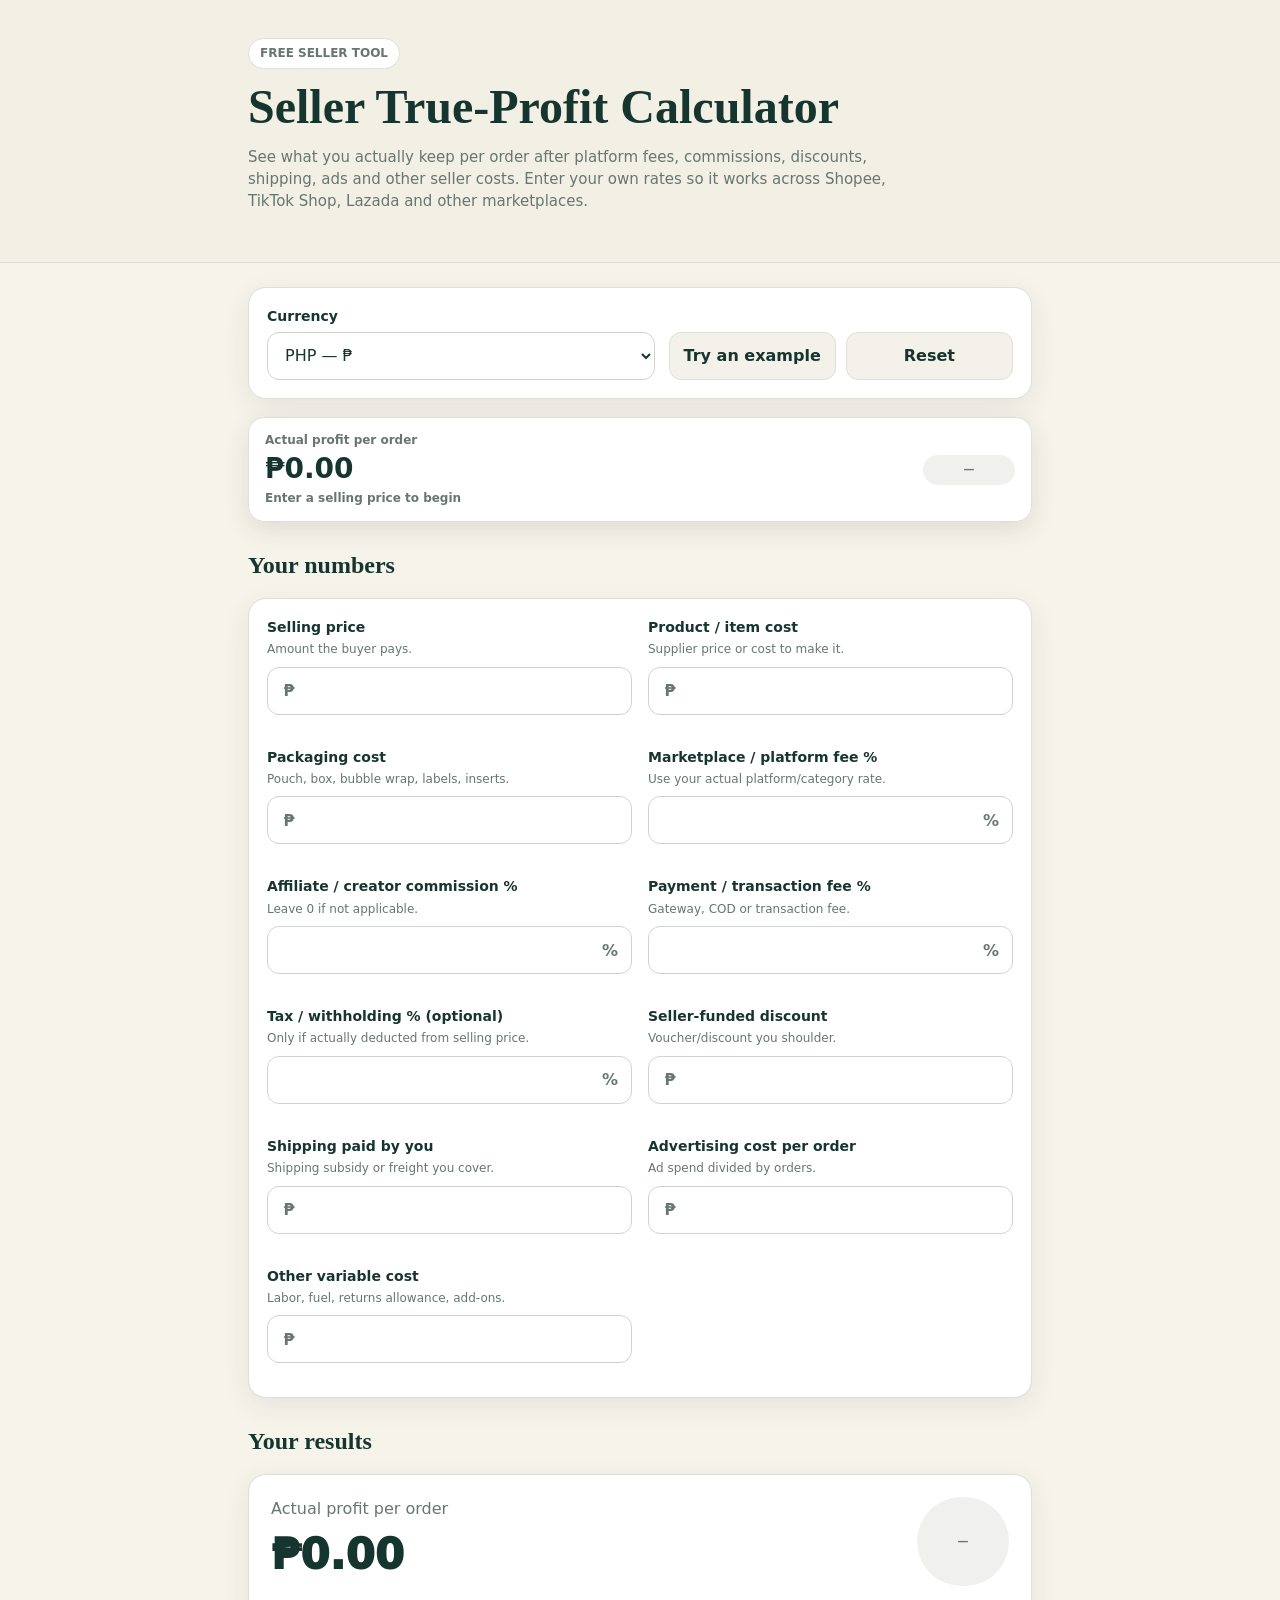
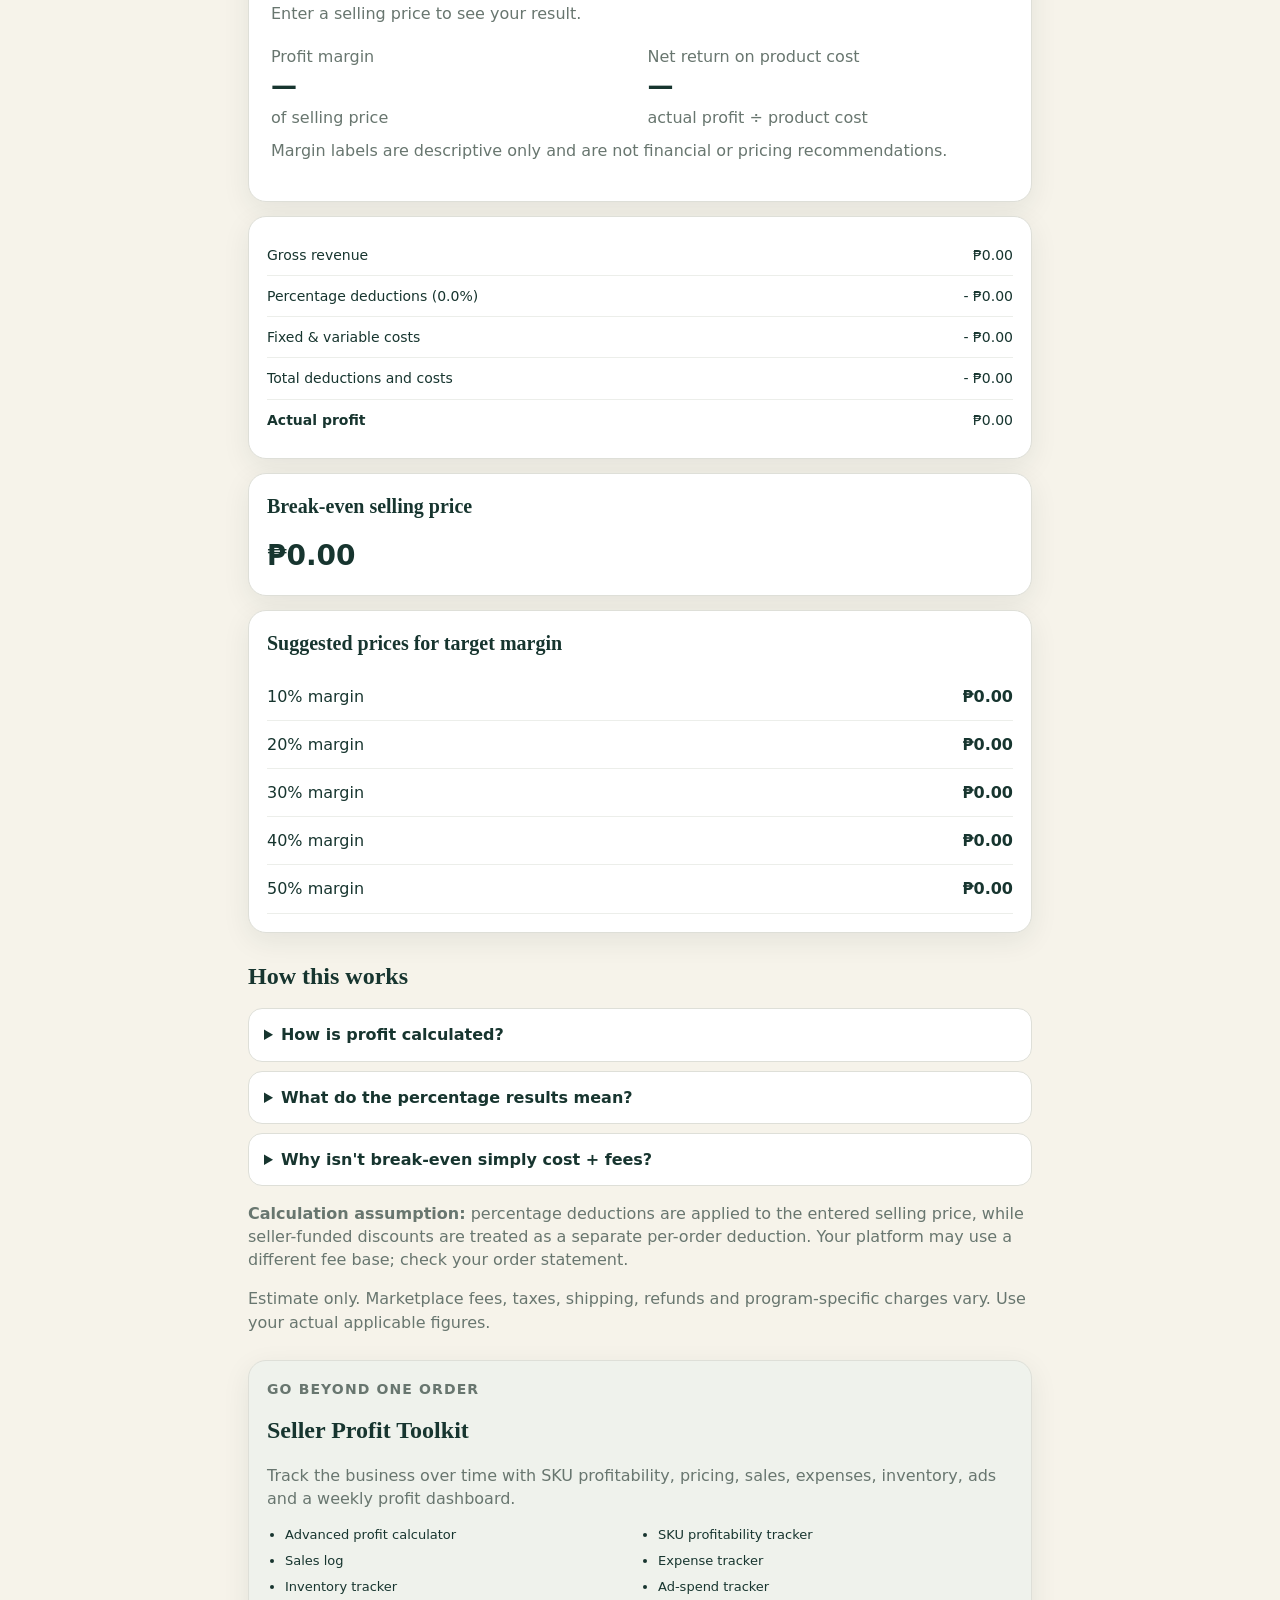
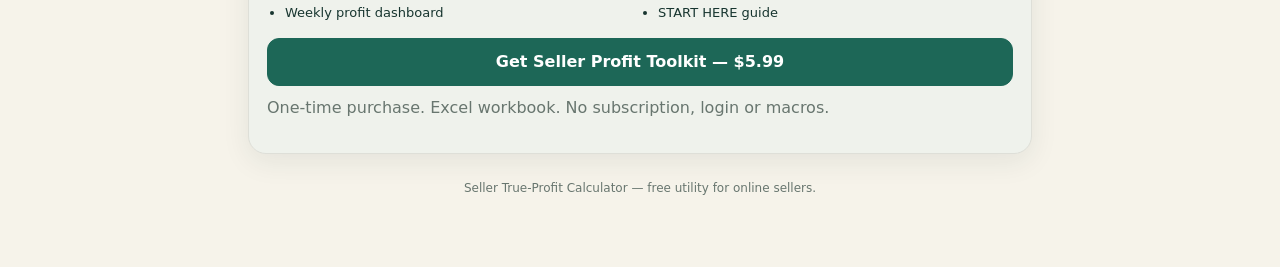
==== commit 4aee07a9: "Connect calculator CTA to live Seller Profit Toolkit" ====
--- a/seller-true-profit-calculator/index.html
+++ b/seller-true-profit-calculator/index.html
@@ -1,202 +1,33 @@
 <!doctype html>
 <html lang="en">
 <head>
-  <meta charset="utf-8" />
-  <meta name="viewport" content="width=device-width, initial-scale=1" />
-  <title>Seller True-Profit Calculator</title>
-  <meta name="description" content="Free seller profit calculator for Shopee, TikTok Shop, Lazada and other online marketplaces. Calculate actual profit, margin, break-even price and target pricing using your own fee rates." />
-  <meta name="keywords" content="seller profit calculator, Shopee profit calculator, TikTok Shop profit calculator, Lazada profit calculator, product margin calculator, online seller pricing calculator" />
-  <style>
-    :root{
-      --bg:#f6f3ea; --surface:#fffdf8; --card:#ffffff; --ink:#17352f; --muted:#68766f;
-      --line:#dedfd8; --brand:#1d6757; --brand2:#e9f2ee; --danger:#9f2f2f; --danger-bg:#fff0f0;
-      --warn:#946317; --warn-bg:#fff7df; --pos:#2a6e58; --pos-bg:#edf8f3; --strong:#165c48;
-      --shadow:0 8px 28px rgba(23,53,47,.08);
-    }
-    *{box-sizing:border-box}
-    body{margin:0;background:var(--bg);color:var(--ink);font-family:Inter,ui-sans-serif,system-ui,-apple-system,BlinkMacSystemFont,"Segoe UI",sans-serif;line-height:1.45}
-    button,input,select{font:inherit}
-    .wrap{max-width:820px;margin:auto;padding:0 18px 70px}
-    header{border-bottom:1px solid var(--line);background:linear-gradient(180deg,#f2efe5 0,#f6f3ea 100%)}
-    header .wrap{padding-top:38px;padding-bottom:34px}
-    .badge{display:inline-flex;align-items:center;gap:8px;background:#fff;border:1px solid var(--line);border-radius:999px;padding:6px 11px;font-size:12px;font-weight:800;letter-spacing:.06em;text-transform:uppercase;color:var(--muted)}
-    h1{font-family:Georgia,"Times New Roman",serif;font-size:clamp(32px,7vw,48px);line-height:1.02;margin:14px 0 12px;letter-spacing:-.025em}
-    h2{font-family:Georgia,"Times New Roman",serif;font-size:24px;margin:0 0 15px}
-    h3{font-size:14px;text-transform:uppercase;letter-spacing:.08em;color:var(--muted);margin:0 0 14px}
-    p{margin:0}.lead{max-width:680px;color:var(--muted);font-size:15px}
-    .card{background:var(--card);border:1px solid var(--line);border-radius:18px;padding:18px;box-shadow:var(--shadow)}
-    .toolbar{display:grid;grid-template-columns:1fr;gap:14px;margin-top:24px}
-    .actions{display:grid;grid-template-columns:1fr 1fr;gap:10px}
-    label{display:block;font-weight:750;font-size:14px;margin-bottom:6px}
-    .hint{display:block;color:var(--muted);font-size:12px;margin:-2px 0 8px}
-    input,select{width:100%;height:48px;border:1px solid #cfd4cf;border-radius:12px;background:#fff;color:var(--ink);padding:0 13px;outline:none}
-    input:focus,select:focus{border-color:var(--brand);box-shadow:0 0 0 3px rgba(29,103,87,.12)}
-    .field{margin-bottom:16px}.field:last-child{margin-bottom:0}
-    .input-wrap{position:relative}.input-wrap input{padding-left:46px}.input-wrap.suffix input{padding-left:13px;padding-right:46px}
-    .adorn{position:absolute;inset:0 auto 0 0;width:44px;display:flex;align-items:center;justify-content:center;color:var(--muted);font-weight:800;pointer-events:none}
-    .suffix .adorn{left:auto;right:0}
-    button{min-height:48px;border-radius:12px;border:1px solid var(--line);padding:0 14px;font-weight:800;cursor:pointer}
-    .primary{background:var(--brand);color:white;border-color:var(--brand)} .secondary{background:#f3f1e9;color:var(--ink)}
-    section{margin-top:26px}.grid{display:grid;gap:16px}.input-card{margin-bottom:14px}
-    .sticky-summary{position:sticky;top:8px;z-index:20;margin-top:18px}
-    .summary{display:grid;grid-template-columns:1fr auto;gap:14px;align-items:center;border:1px solid var(--line);background:rgba(255,255,255,.96);backdrop-filter:blur(10px);border-radius:16px;padding:14px 16px;box-shadow:0 8px 26px rgba(23,53,47,.11)}
-    .summary .small{font-size:12px;color:var(--muted);font-weight:700}.summary .money{font-size:28px;font-weight:900;font-variant-numeric:tabular-nums}
-    .pill{display:inline-flex;align-items:center;justify-content:center;padding:7px 10px;border-radius:999px;font-size:11px;font-weight:900;min-width:92px;text-align:center}
-    .pill.empty{background:#f0f1ef;color:#6a736d}.pill.loss{background:var(--danger-bg);color:var(--danger)}.pill.thin{background:var(--warn-bg);color:var(--warn)}
-    .pill.positive{background:var(--pos-bg);color:var(--pos)}.pill.strong{background:#ddf4ea;color:var(--strong)}
-    .result-hero{padding:22px}.result-hero.loss{border-color:#ebbbbb;background:var(--danger-bg)}.result-hero.thin{border-color:#ead199;background:var(--warn-bg)}
-    .result-hero.positive{border-color:#bcded2;background:var(--pos-bg)}.result-hero.strong{border-color:#acd6c8;background:#e8f6f1}
-    .result-label{display:flex;justify-content:space-between;gap:14px;align-items:center}.big-money{font-size:42px;font-weight:950;margin-top:5px;font-variant-numeric:tabular-nums}
-    .sub{color:var(--muted);font-size:13px}.metrics{display:grid;grid-template-columns:1fr 1fr;gap:15px;margin-top:20px}.metric strong{font-size:26px;display:block}
-    .rows{margin-top:14px}.row{display:flex;justify-content:space-between;gap:20px;padding:10px 0;border-bottom:1px solid #eceeea;font-size:14px}.row:last-child{border:0}.row span:last-child{font-variant-numeric:tabular-nums;font-weight:800;text-align:right}
-    .targets{list-style:none;padding:0;margin:8px 0 0}.targets li{display:flex;justify-content:space-between;gap:16px;padding:12px 0;border-bottom:1px solid #eceeea}.targets li:last-child{border:0}.targets strong{font-variant-numeric:tabular-nums;text-align:right}
-    .alert{border:1px solid #e8bcbc;background:var(--danger-bg);border-radius:14px;padding:14px;color:#702727;font-size:13px;margin-top:14px;display:none}
-    details{background:#fff;border:1px solid var(--line);border-radius:14px;padding:0 15px;margin:9px 0}summary{cursor:pointer;font-weight:800;padding:14px 0}details p{padding:0 0 14px;color:var(--muted);font-size:13px}
-    .cta{background:#eff2ec}.cta ul{display:grid;grid-template-columns:1fr 1fr;gap:7px 18px;padding-left:18px;color:#3c4c45;font-size:13px}
-    .interest{margin-top:15px;width:100%;background:var(--brand);color:white;border-color:var(--brand)}.interest-note{font-size:12px;color:var(--muted);margin-top:10px}
-    footer{text-align:center;color:var(--muted);font-size:12px;padding-top:26px}
-    @media (min-width:700px){.toolbar{grid-template-columns:1fr auto;align-items:end}.toolbar .actions{min-width:310px}.grid.two{grid-template-columns:1fr 1fr}.sticky-summary{top:14px}.cta ul{grid-template-columns:1fr 1fr 1fr}}
-  </style>
-</head>
-<body>
-<header><div class="wrap">
-  <span class="badge">Free seller tool</span>
-  <h1>Seller True-Profit Calculator</h1>
-  <p class="lead">See what you actually keep per order after platform fees, commissions, discounts, shipping, ads and other seller costs. Enter your own rates so the calculator stays useful across Shopee, TikTok Shop, Lazada and other marketplaces.</p>
-</div></header>
-
-<main class="wrap">
-  <section class="card toolbar">
-    <div><label for="currency">Currency</label><select id="currency"></select><input id="customCurrency" style="display:none;margin-top:8px" maxlength="4" placeholder="Custom symbol" /></div>
-    <div class="actions"><button class="secondary" id="exampleBtn">Try an example</button><button class="secondary" id="resetBtn">Reset</button></div>
-  </section>
-
-  <div class="sticky-summary">
-    <div class="summary">
-      <div><div class="small">Actual profit per order</div><div class="money" id="stickyProfit">₱0.00</div><div class="small" id="stickyMargin">Enter a selling price to begin</div></div>
-      <span class="pill empty" id="stickyState">—</span>
-    </div>
-  </div>
-
-  <section>
-    <h2>Your numbers</h2>
-    <div class="card input-card"><h3>Price & product</h3>
-      <div class="field"><label>Selling price</label><span class="hint">The amount the buyer pays for the item.</span><div class="input-wrap"><span class="adorn currency-symbol">₱</span><input id="sellingPrice" inputmode="decimal" /></div></div>
-      <div class="field"><label>Product / item cost</label><span class="hint">Supplier price or cost to make the item.</span><div class="input-wrap"><span class="adorn currency-symbol">₱</span><input id="productCost" inputmode="decimal" /></div></div>
-      <div class="field"><label>Packaging cost</label><span class="hint">Pouch, box, bubble wrap, labels, inserts and similar materials.</span><div class="input-wrap"><span class="adorn currency-symbol">₱</span><input id="packagingCost" inputmode="decimal" /></div></div>
-    </div>
-
-    <div class="card input-card"><h3>Percentage deductions — applied to selling price</h3>
-      <div class="grid two">
-        <div class="field"><label>Marketplace / platform fee %</label><span class="hint">Use your actual platform/category rate.</span><div class="input-wrap suffix"><span class="adorn">%</span><input id="platformFeePct" inputmode="decimal" /></div></div>
-        <div class="field"><label>Affiliate / creator commission %</label><span class="hint">Leave at 0 if not applicable.</span><div class="input-wrap suffix"><span class="adorn">%</span><input id="affiliatePct" inputmode="decimal" /></div></div>
-        <div class="field"><label>Payment / transaction fee %</label><span class="hint">Payment gateway, COD or transaction fee if applicable.</span><div class="input-wrap suffix"><span class="adorn">%</span><input id="paymentFeePct" inputmode="decimal" /></div></div>
-        <div class="field"><label>Tax / withholding % (optional)</label><span class="hint">Enter only a percentage deduction that actually applies to this sale.</span><div class="input-wrap suffix"><span class="adorn">%</span><input id="taxPct" inputmode="decimal" /></div></div>
-      </div>
-    </div>
-
-    <div class="card input-card"><h3>Other per-order costs</h3>
-      <div class="grid two">
-        <div class="field"><label>Seller-funded discount</label><span class="hint">Voucher/discount amount you shoulder.</span><div class="input-wrap"><span class="adorn currency-symbol">₱</span><input id="discount" inputmode="decimal" /></div></div>
-        <div class="field"><label>Shipping paid by you</label><span class="hint">Shipping subsidy or freight you cover.</span><div class="input-wrap"><span class="adorn currency-symbol">₱</span><input id="shippingSubsidy" inputmode="decimal" /></div></div>
-        <div class="field"><label>Advertising cost per order</label><span class="hint">Example: ₱3,000 ad spend ÷ 100 orders = ₱30/order.</span><div class="input-wrap"><span class="adorn currency-symbol">₱</span><input id="adCost" inputmode="decimal" /></div></div>
-        <div class="field"><label>Other variable cost</label><span class="hint">Returns allowance, labor, fuel, platform add-ons, etc.</span><div class="input-wrap"><span class="adorn currency-symbol">₱</span><input id="otherCost" inputmode="decimal" /></div></div>
-      </div>
-    </div>
-  </section>
-
-  <div class="alert" id="feeAlert"></div>
-
-  <section>
-    <h2>Your results</h2>
-    <div class="card result-hero" id="resultHero">
-      <div class="result-label"><div><div class="sub">Actual profit per order</div><div class="big-money" id="profit">₱0.00</div></div><span class="pill empty" id="statePill">—</span></div>
-      <p class="sub" id="stateText">Enter a selling price to see your result.</p>
-      <div class="metrics"><div class="metric"><span class="sub">Profit margin</span><strong id="margin">—</strong><span class="sub">of selling price</span></div><div class="metric"><span class="sub">Net return on product cost</span><strong id="markup">—</strong><span class="sub">profit ÷ product cost</span></div></div>
-    <p class="sub" style="margin-top:10px">Margin labels are descriptive only and are not financial or pricing recommendations.</p></div>
-
-    <div class="card" style="margin-top:14px"><h3>Breakdown</h3><div class="rows">
-      <div class="row"><span>Gross revenue</span><span id="gross">₱0.00</span></div>
-      <div class="row"><span id="pctLabel">Percentage deductions</span><span id="pctDed">- ₱0.00</span></div>
-      <div class="row"><span>Fixed & variable costs</span><span id="fixed">- ₱0.00</span></div>
-      <div class="row"><span>Total deductions and costs</span><span id="totalDed">- ₱0.00</span></div>
-      <div class="row"><strong>Actual profit</strong><span id="profit2">₱0.00</span></div>
-    </div></div>
-
-    <div class="card" style="margin-top:14px"><h3>Break-even selling price</h3><div class="big-money" style="font-size:30px" id="breakEven">₱0.00</div><p class="sub">The selling price where profit is approximately zero using the same percentage deductions and per-order costs.</p></div>
-
-    <div class="card" style="margin-top:14px"><h3>Suggested prices for target margin</h3><ul class="targets" id="targets"></ul></div>
-  </section>
-
-  <section><h2>How this works</h2>
-    <details><summary>How is profit calculated?</summary><p>Selling price minus percentage-based deductions minus product cost and all other per-order costs. Percentage deductions are assumed to apply to the selling price.</p></details>
-    <details><summary>What do the percentage results mean?</summary><p>Profit margin is profit divided by selling price. Net return on product cost is actual profit divided by product cost. The second figure is not traditional markup; it shows how much net profit remains relative to the item cost after all entered deductions.</p></details>
-    <details><summary>Why isn't break-even simply cost + fees?</summary><p>Percentage fees rise when price rises. Break-even therefore uses fixed costs ÷ (1 − total percentage rate). Target-margin prices use fixed costs ÷ (1 − percentage rate − target margin).</p></details>
-    <p class="sub" style="margin-top:12px"><strong>Calculation assumption:</strong> For consistency, percentage deductions are applied to the entered selling price, while seller-funded discounts are treated as a separate per-order deduction. Your platform may use a different fee base; check your order statement.</p><p class="sub" style="margin-top:12px">Estimate only. Marketplace fees, taxes, shipping arrangements, refunds, returns and program-specific charges vary. Enter your actual applicable figures and verify them against platform statements before making pricing decisions.</p>
-  </section>
-
-  <section class="card cta">
-    <h3>Coming soon</h3><h2 style="margin-bottom:8px">Seller Profit Toolkit</h2>
-    <p class="sub">A deeper toolkit for sellers who want to track profitability beyond a single order.</p>
-    <ul><li>SKU profitability tracker</li><li>Pricing planner</li><li>Expense tracker</li><li>Inventory tracker</li><li>Ad-spend tracker</li><li>Weekly profit dashboard</li></ul>
-    <button class="interest" id="interestBtn">I want the Seller Profit Toolkit</button>
-    <p class="interest-note" id="interestNote">This records interest only on this device for now—no account or email required.</p>
-  </section>
-  <footer>Seller True-Profit Calculator — free utility for online sellers.</footer>
-</main>
-
+<meta charset="utf-8">
+<meta name="viewport" content="width=device-width,initial-scale=1">
+<title>Seller True-Profit Calculator</title>
+<meta name="description" content="Free seller profit calculator for Shopee, TikTok Shop, Lazada and other marketplaces. Calculate actual profit, margin, break-even price and target pricing using your own fee rates.">
+<style>
+:root{--bg:#f6f3ea;--card:#fff;--ink:#17352f;--muted:#68766f;--line:#dedfd8;--brand:#1d6757;--danger:#9f2f2f;--warn:#946317;--pos:#2a6e58;--shadow:0 8px 28px rgba(23,53,47,.08)}*{box-sizing:border-box}body{margin:0;background:var(--bg);color:var(--ink);font-family:Inter,system-ui,sans-serif;line-height:1.45}.wrap{max-width:820px;margin:auto;padding:0 18px 70px}header{border-bottom:1px solid var(--line);background:#f2efe5}header .wrap{padding-top:38px;padding-bottom:34px}.badge{display:inline-block;background:#fff;border:1px solid var(--line);border-radius:999px;padding:6px 11px;font-size:12px;font-weight:800;text-transform:uppercase;color:var(--muted)}h1,h2{font-family:Georgia,serif}h1{font-size:clamp(32px,7vw,48px);line-height:1.02;margin:14px 0 12px}h2{font-size:24px;margin:0 0 15px}h3{font-size:14px;text-transform:uppercase;letter-spacing:.08em;color:var(--muted);margin:0 0 14px}.lead,.sub{color:var(--muted)}.lead{max-width:680px;font-size:15px}.card{background:var(--card);border:1px solid var(--line);border-radius:18px;padding:18px;box-shadow:var(--shadow)}section{margin-top:26px}.toolbar{display:grid;gap:14px;margin-top:24px}.actions{display:grid;grid-template-columns:1fr 1fr;gap:10px}label{display:block;font-weight:750;font-size:14px;margin-bottom:6px}.hint{display:block;color:var(--muted);font-size:12px;margin:-2px 0 8px}input,select,button{font:inherit}input,select{width:100%;height:48px;border:1px solid #cfd4cf;border-radius:12px;background:#fff;color:var(--ink);padding:0 13px}.field{margin-bottom:16px}.input-wrap{position:relative}.input-wrap input{padding-left:46px}.input-wrap.suffix input{padding-left:13px;padding-right:46px}.adorn{position:absolute;inset:0 auto 0 0;width:44px;display:flex;align-items:center;justify-content:center;color:var(--muted);font-weight:800;pointer-events:none}.suffix .adorn{left:auto;right:0}button,.buy{min-height:48px;border-radius:12px;border:1px solid var(--line);padding:0 14px;font-weight:800;cursor:pointer;background:#f3f1e9;color:var(--ink)}.grid{display:grid;gap:16px}.sticky-summary{position:sticky;top:8px;z-index:20;margin-top:18px}.summary{display:grid;grid-template-columns:1fr auto;gap:14px;align-items:center;background:rgba(255,255,255,.96);border:1px solid var(--line);border-radius:16px;padding:14px 16px;box-shadow:0 8px 26px rgba(23,53,47,.11)}.money{font-size:28px;font-weight:900}.small{font-size:12px;color:var(--muted);font-weight:700}.pill{display:inline-flex;align-items:center;justify-content:center;padding:7px 10px;border-radius:999px;font-size:11px;font-weight:900;min-width:92px}.pill.empty{background:#f0f1ef;color:#6a736d}.pill.loss{background:#fff0f0;color:var(--danger)}.pill.thin{background:#fff7df;color:var(--warn)}.pill.positive{background:#edf8f3;color:var(--pos)}.pill.strong{background:#ddf4ea;color:#165c48}.result-hero{padding:22px}.big-money{font-size:42px;font-weight:950;margin-top:5px}.result-label{display:flex;justify-content:space-between;gap:14px}.metrics{display:grid;grid-template-columns:1fr 1fr;gap:15px;margin-top:20px}.metric strong{font-size:26px;display:block}.row{display:flex;justify-content:space-between;gap:20px;padding:10px 0;border-bottom:1px solid #eceeea;font-size:14px}.row:last-child{border:0}.targets{list-style:none;padding:0;margin:8px 0 0}.targets li{display:flex;justify-content:space-between;gap:16px;padding:12px 0;border-bottom:1px solid #eceeea}.alert{display:none;border:1px solid #e8bcbc;background:#fff0f0;border-radius:14px;padding:14px;color:#702727;font-size:13px;margin-top:14px}details{background:#fff;border:1px solid var(--line);border-radius:14px;padding:0 15px;margin:9px 0}summary{cursor:pointer;font-weight:800;padding:14px 0}details p{padding:0 0 14px;color:var(--muted);font-size:13px}.cta{background:#eff2ec}.cta ul{display:grid;grid-template-columns:1fr 1fr;gap:7px 18px;padding-left:18px;font-size:13px}.buy{display:flex;align-items:center;justify-content:center;text-decoration:none;width:100%;margin-top:15px;background:var(--brand);color:#fff;border-color:var(--brand)}footer{text-align:center;color:var(--muted);font-size:12px;padding-top:26px}@media(min-width:700px){.toolbar{grid-template-columns:1fr auto;align-items:end}.grid.two{grid-template-columns:1fr 1fr}}
+</style></head><body><header><div class="wrap"><span class="badge">Free seller tool</span><h1>Seller True-Profit Calculator</h1><p class="lead">See what you actually keep per order after platform fees, commissions, discounts, shipping, ads and other seller costs. Enter your own rates so it works across Shopee, TikTok Shop, Lazada and other marketplaces.</p></div></header><main class="wrap">
+<section class="card toolbar"><div><label for="currency">Currency</label><select id="currency"></select><input id="customCurrency" style="display:none;margin-top:8px" maxlength="4" placeholder="Custom symbol"></div><div class="actions"><button id="exampleBtn">Try an example</button><button id="resetBtn">Reset</button></div></section>
+<div class="sticky-summary"><div class="summary"><div><div class="small">Actual profit per order</div><div class="money" id="stickyProfit">₱0.00</div><div class="small" id="stickyMargin">Enter a selling price to begin</div></div><span class="pill empty" id="stickyState">—</span></div></div>
+<section><h2>Your numbers</h2><div class="card"><div class="grid two">
+<div class="field"><label>Selling price</label><span class="hint">Amount the buyer pays.</span><div class="input-wrap"><span class="adorn currency-symbol">₱</span><input id="sellingPrice" inputmode="decimal"></div></div>
+<div class="field"><label>Product / item cost</label><span class="hint">Supplier price or cost to make it.</span><div class="input-wrap"><span class="adorn currency-symbol">₱</span><input id="productCost" inputmode="decimal"></div></div>
+<div class="field"><label>Packaging cost</label><span class="hint">Pouch, box, bubble wrap, labels, inserts.</span><div class="input-wrap"><span class="adorn currency-symbol">₱</span><input id="packagingCost" inputmode="decimal"></div></div>
+<div class="field"><label>Marketplace / platform fee %</label><span class="hint">Use your actual platform/category rate.</span><div class="input-wrap suffix"><span class="adorn">%</span><input id="platformFeePct" inputmode="decimal"></div></div>
+<div class="field"><label>Affiliate / creator commission %</label><span class="hint">Leave 0 if not applicable.</span><div class="input-wrap suffix"><span class="adorn">%</span><input id="affiliatePct" inputmode="decimal"></div></div>
+<div class="field"><label>Payment / transaction fee %</label><span class="hint">Gateway, COD or transaction fee.</span><div class="input-wrap suffix"><span class="adorn">%</span><input id="paymentFeePct" inputmode="decimal"></div></div>
+<div class="field"><label>Tax / withholding % (optional)</label><span class="hint">Only if actually deducted from selling price.</span><div class="input-wrap suffix"><span class="adorn">%</span><input id="taxPct" inputmode="decimal"></div></div>
+<div class="field"><label>Seller-funded discount</label><span class="hint">Voucher/discount you shoulder.</span><div class="input-wrap"><span class="adorn currency-symbol">₱</span><input id="discount" inputmode="decimal"></div></div>
+<div class="field"><label>Shipping paid by you</label><span class="hint">Shipping subsidy or freight you cover.</span><div class="input-wrap"><span class="adorn currency-symbol">₱</span><input id="shippingSubsidy" inputmode="decimal"></div></div>
+<div class="field"><label>Advertising cost per order</label><span class="hint">Ad spend divided by orders.</span><div class="input-wrap"><span class="adorn currency-symbol">₱</span><input id="adCost" inputmode="decimal"></div></div>
+<div class="field"><label>Other variable cost</label><span class="hint">Labor, fuel, returns allowance, add-ons.</span><div class="input-wrap"><span class="adorn currency-symbol">₱</span><input id="otherCost" inputmode="decimal"></div></div>
+</div></div></section><div class="alert" id="feeAlert"></div>
+<section><h2>Your results</h2><div class="card result-hero"><div class="result-label"><div><div class="sub">Actual profit per order</div><div class="big-money" id="profit">₱0.00</div></div><span class="pill empty" id="statePill">—</span></div><p class="sub" id="stateText">Enter a selling price to see your result.</p><div class="metrics"><div class="metric"><span class="sub">Profit margin</span><strong id="margin">—</strong><span class="sub">of selling price</span></div><div class="metric"><span class="sub">Net return on product cost</span><strong id="markup">—</strong><span class="sub">actual profit ÷ product cost</span></div></div><p class="sub" style="margin-top:10px">Margin labels are descriptive only and are not financial or pricing recommendations.</p></div>
+<div class="card" style="margin-top:14px"><div class="row"><span>Gross revenue</span><span id="gross">₱0.00</span></div><div class="row"><span id="pctLabel">Percentage deductions</span><span id="pctDed">- ₱0.00</span></div><div class="row"><span>Fixed & variable costs</span><span id="fixed">- ₱0.00</span></div><div class="row"><span>Total deductions and costs</span><span id="totalDed">- ₱0.00</span></div><div class="row"><strong>Actual profit</strong><span id="profit2">₱0.00</span></div></div>
+<div class="card" style="margin-top:14px"><h2 style="font-size:20px">Break-even selling price</h2><div class="money" id="breakEven">₱0.00</div></div><div class="card" style="margin-top:14px"><h2 style="font-size:20px">Suggested prices for target margin</h2><ul class="targets" id="targets"></ul></div></section>
+<section><h2>How this works</h2><details><summary>How is profit calculated?</summary><p>Selling price minus percentage deductions minus product cost and all other per-order costs.</p></details><details><summary>What do the percentage results mean?</summary><p>Profit margin is profit divided by selling price. Net return on product cost is actual profit divided by product cost after all entered deductions.</p></details><details><summary>Why isn't break-even simply cost + fees?</summary><p>Percentage fees grow as price grows, so break-even uses fixed costs ÷ (1 − total percentage rate).</p></details><p class="sub"><strong>Calculation assumption:</strong> percentage deductions are applied to the entered selling price, while seller-funded discounts are treated as a separate per-order deduction. Your platform may use a different fee base; check your order statement.</p><p class="sub" style="margin-top:10px">Estimate only. Marketplace fees, taxes, shipping, refunds and program-specific charges vary. Use your actual applicable figures.</p></section>
+<section class="card cta"><h3>Go beyond one order</h3><h2>Seller Profit Toolkit</h2><p class="sub">Track the business over time with SKU profitability, pricing, sales, expenses, inventory, ads and a weekly profit dashboard.</p><ul><li>Advanced profit calculator</li><li>SKU profitability tracker</li><li>Sales log</li><li>Expense tracker</li><li>Inventory tracker</li><li>Ad-spend tracker</li><li>Weekly profit dashboard</li><li>START HERE guide</li></ul><a class="buy" href="https://sellerprofitlab.gumroad.com/l/wtombz" target="_blank" rel="noopener">Get Seller Profit Toolkit — $5.99</a><p class="sub" style="margin-top:10px">One-time purchase. Excel workbook. No subscription, login or macros.</p></section><footer>Seller True-Profit Calculator — free utility for online sellers.</footer></main>
 <script>
-const ids=["sellingPrice","productCost","packagingCost","platformFeePct","affiliatePct","paymentFeePct","taxPct","discount","shippingSubsidy","adCost","otherCost"];
-const CURRENCIES=[["PHP","₱","PHP — Philippine Peso"],["USD","$","USD — US Dollar"],["EUR","€","EUR — Euro"],["GBP","£","GBP — British Pound"],["SGD","S$","SGD — Singapore Dollar"],["MYR","RM","MYR — Malaysian Ringgit"],["IDR","Rp","IDR — Indonesian Rupiah"],["THB","฿","THB — Thai Baht"],["CUSTOM","","Custom symbol"]];
-const DEMO={sellingPrice:799,productCost:320,packagingCost:15,platformFeePct:6,affiliatePct:10,paymentFeePct:2.5,taxPct:1,discount:50,shippingSubsidy:40,adCost:35,otherCost:10};
-const $=id=>document.getElementById(id);
-const safe=v=>{const n=parseFloat(v);return Number.isFinite(n)&&n>=0?n:0};
-function symbol(){const code=$("currency").value; if(code==="CUSTOM") return $("customCurrency").value.trim()||"¤"; return CURRENCIES.find(x=>x[0]===code)?.[1]||"₱"}
-function money(v){if(v===null||!Number.isFinite(v))return "—";const sign=v<0?"-":"";return sign+symbol()+Math.abs(v).toLocaleString("en-US",{minimumFractionDigits:2,maximumFractionDigits:2})}
-function pct(v){return v===null||!Number.isFinite(v)?"—":v.toFixed(1)+"%"}
-function calc(){
- const i=Object.fromEntries(ids.map(id=>[id,safe($(id).value)]));
- const rate=(i.platformFeePct+i.affiliatePct+i.paymentFeePct+i.taxPct)/100;
- const fixed=i.productCost+i.packagingCost+i.discount+i.shippingSubsidy+i.adCost+i.otherCost;
- const pctDed=i.sellingPrice*rate,totalDed=pctDed+fixed,profit=i.sellingPrice-totalDed;
- const margin=i.sellingPrice>0?profit/i.sellingPrice*100:null;
- const markup=i.productCost>0?profit/i.productCost*100:null;
- const impossible=rate>=1;
- const breakEven=impossible?null:fixed/(1-rate);
- const targets=[.10,.20,.30,.40,.50].map(t=>({t,p:1-rate-t>0?fixed/(1-rate-t):null}));
- let state="empty";
- if(i.sellingPrice>0){if(profit<0)state="loss";else if(margin<10)state="thin";else if(margin<25)state="positive";else state="strong"}
- return {i,rate,fixed,pctDed,totalDed,profit,margin,markup,impossible,breakEven,targets,state}
-}
-const stateMeta={
- empty:["—","Enter a selling price to see your result."],
- loss:["Loss","This order loses money using the figures entered."],
- thin:["Thin margin","Positive, but with limited room for extra costs or returns."],
- positive:["Positive margin","A positive margin using the figures entered."],
- strong:["Strong margin","A higher positive margin using the figures entered."]
-};
-function render(){
- const r=calc(), meta=stateMeta[r.state];
- ["statePill","stickyState"].forEach(id=>{const e=$(id);e.className="pill "+r.state;e.textContent=meta[0]});
- $("resultHero").className="card result-hero "+r.state;
- $("profit").textContent=$("profit2").textContent=$("stickyProfit").textContent=money(r.profit);
- $("margin").textContent=pct(r.margin); $("markup").textContent=pct(r.markup); $("stateText").textContent=meta[1];
- $("stickyMargin").textContent=r.margin===null?"Enter a selling price to begin":pct(r.margin)+" margin";
- $("gross").textContent=money(r.i.sellingPrice);$("pctLabel").textContent="Percentage deductions ("+pct(r.rate*100)+")";
- $("pctDed").textContent="- "+money(r.pctDed);$("fixed").textContent="- "+money(r.fixed);$("totalDed").textContent="- "+money(r.totalDed);$("breakEven").textContent=money(r.breakEven);
- $("targets").innerHTML=r.targets.map(x=>`<li><span>${Math.round(x.t*100)}% margin</span><strong>${x.p===null?"Not possible with these fees":money(x.p)}</strong></li>`).join("");
- const a=$("feeAlert"); if(r.impossible){a.style.display="block";a.textContent=`Your percentage deductions total ${pct(r.rate*100)}. At 100% or more, break-even and target-margin prices cannot be calculated. Check the rates entered.`}else a.style.display="none";
- document.querySelectorAll(".currency-symbol").forEach(e=>e.textContent=symbol());
-}
-function validInput(el){el.addEventListener("input",()=>{el.value=el.value.replace(/[^0-9.]/g,"").replace(/(\..*)\./g,"$1");render()})}
-ids.forEach(id=>validInput($(id)));
-const sel=$("currency"); CURRENCIES.forEach(([c,s,l])=>sel.add(new Option(l,c))); sel.value="PHP";
-sel.addEventListener("change",()=>{$("customCurrency").style.display=sel.value==="CUSTOM"?"block":"none";render()});
-$("customCurrency").addEventListener("input",render);
-$("exampleBtn").onclick=()=>{ids.forEach(id=>$(id).value=DEMO[id]??"");render()};
-$("resetBtn").onclick=()=>{ids.forEach(id=>$(id).value="");render()};
-$("interestBtn").onclick=()=>{localStorage.setItem("sellerToolkitInterest","yes");$("interestBtn").textContent="Interest recorded ✓";$("interestBtn").disabled=true;$("interestNote").textContent="Recorded on this device. When we connect a real waitlist, this can become a measurable conversion CTA."};
-if(localStorage.getItem("sellerToolkitInterest")==="yes"){$("interestBtn").textContent="Interest recorded ✓";$("interestBtn").disabled=true}
-render();
-</script>
-</body></html>+const ids=['sellingPrice','productCost','packagingCost','platformFeePct','affiliatePct','paymentFeePct','taxPct','discount','shippingSubsidy','adCost','otherCost'];const cur=[['PHP','₱'],['USD','$'],['EUR','€'],['GBP','£'],['SGD','S$'],['MYR','RM'],['IDR','Rp'],['THB','฿'],['CUSTOM','']];const demo={sellingPrice:799,productCost:320,packagingCost:15,platformFeePct:6,affiliatePct:10,paymentFeePct:2.5,taxPct:1,discount:50,shippingSubsidy:40,adCost:35,otherCost:10};const $=x=>document.getElementById(x),safe=v=>{v=parseFloat(v);return Number.isFinite(v)&&v>=0?v:0};function sym(){return $('currency').value==='CUSTOM'?($('customCurrency').value.trim()||'¤'):(cur.find(x=>x[0]===$('currency').value)?.[1]||'₱')}function money(v){if(v===null||!Number.isFinite(v))return'—';return(v<0?'-':'')+sym()+Math.abs(v).toLocaleString('en-US',{minimumFractionDigits:2,maximumFractionDigits:2})}function pct(v){return v===null?'—':v.toFixed(1)+'%'}function calc(){const i=Object.fromEntries(ids.map(id=>[id,safe($(id).value)])),rate=(i.platformFeePct+i.affiliatePct+i.paymentFeePct+i.taxPct)/100,fixed=i.productCost+i.packagingCost+i.discount+i.shippingSubsidy+i.adCost+i.otherCost,pctDed=i.sellingPrice*rate,totalDed=pctDed+fixed,profit=i.sellingPrice-totalDed,margin=i.sellingPrice>0?profit/i.sellingPrice*100:null,markup=i.productCost>0?profit/i.productCost*100:null,impossible=rate>=1,breakEven=impossible?null:fixed/(1-rate),targets=[.1,.2,.3,.4,.5].map(t=>({t,p:1-rate-t>0?fixed/(1-rate-t):null}));let state='empty';if(i.sellingPrice>0){if(profit<0)state='loss';else if(margin<10)state='thin';else if(margin<25)state='positive';else state='strong'}return{i,rate,fixed,pctDed,totalDed,profit,margin,markup,impossible,breakEven,targets,state}}const meta={empty:['—','Enter a selling price to see your result.'],loss:['Loss','This order loses money using the figures entered.'],thin:['Thin margin','Positive, but with limited room for extra costs or returns.'],positive:['Positive margin','A positive margin using the figures entered.'],strong:['Strong margin','A higher positive margin using the figures entered.']};function render(){const r=calc(),m=meta[r.state];['statePill','stickyState'].forEach(id=>{$(id).className='pill '+r.state;$(id).textContent=m[0]});$('profit').textContent=$('profit2').textContent=$('stickyProfit').textContent=money(r.profit);$('margin').textContent=pct(r.margin);$('markup').textContent=pct(r.markup);$('stateText').textContent=m[1];$('stickyMargin').textContent=r.margin===null?'Enter a selling price to begin':pct(r.margin)+' margin';$('gross').textContent=money(r.i.sellingPrice);$('pctLabel').textContent='Percentage deductions ('+pct(r.rate*100)+')';$('pctDed').textContent='- '+money(r.pctDed);$('fixed').textContent='- '+money(r.fixed);$('totalDed').textContent='- '+money(r.totalDed);$('breakEven').textContent=money(r.breakEven);$('targets').innerHTML=r.targets.map(x=>`<li><span>${x.t*100}% margin</span><strong>${x.p===null?'Not possible with these fees':money(x.p)}</strong></li>`).join('');$('feeAlert').style.display=r.impossible?'block':'none';$('feeAlert').textContent=r.impossible?'Percentage deductions are 100% or more. Break-even and target-margin prices cannot be calculated.':'';document.querySelectorAll('.currency-symbol').forEach(e=>e.textContent=sym())}ids.forEach(id=>$(id).addEventListener('input',()=>{let e=$(id);e.value=e.value.replace(/[^0-9.]/g,'').replace(/(\..*)\./g,'$1');render()}));cur.forEach(([c,s])=>$('currency').add(new Option(c+' — '+s,c)));$('currency').value='PHP';$('currency').onchange=()=>{$('customCurrency').style.display=$('currency').value==='CUSTOM'?'block':'none';render()};$('customCurrency').oninput=render;$('exampleBtn').onclick=()=>{ids.forEach(id=>$(id).value=demo[id]??'');render()};$('resetBtn').onclick=()=>{ids.forEach(id=>$(id).value='');render()};render();
+</script></body></html>
